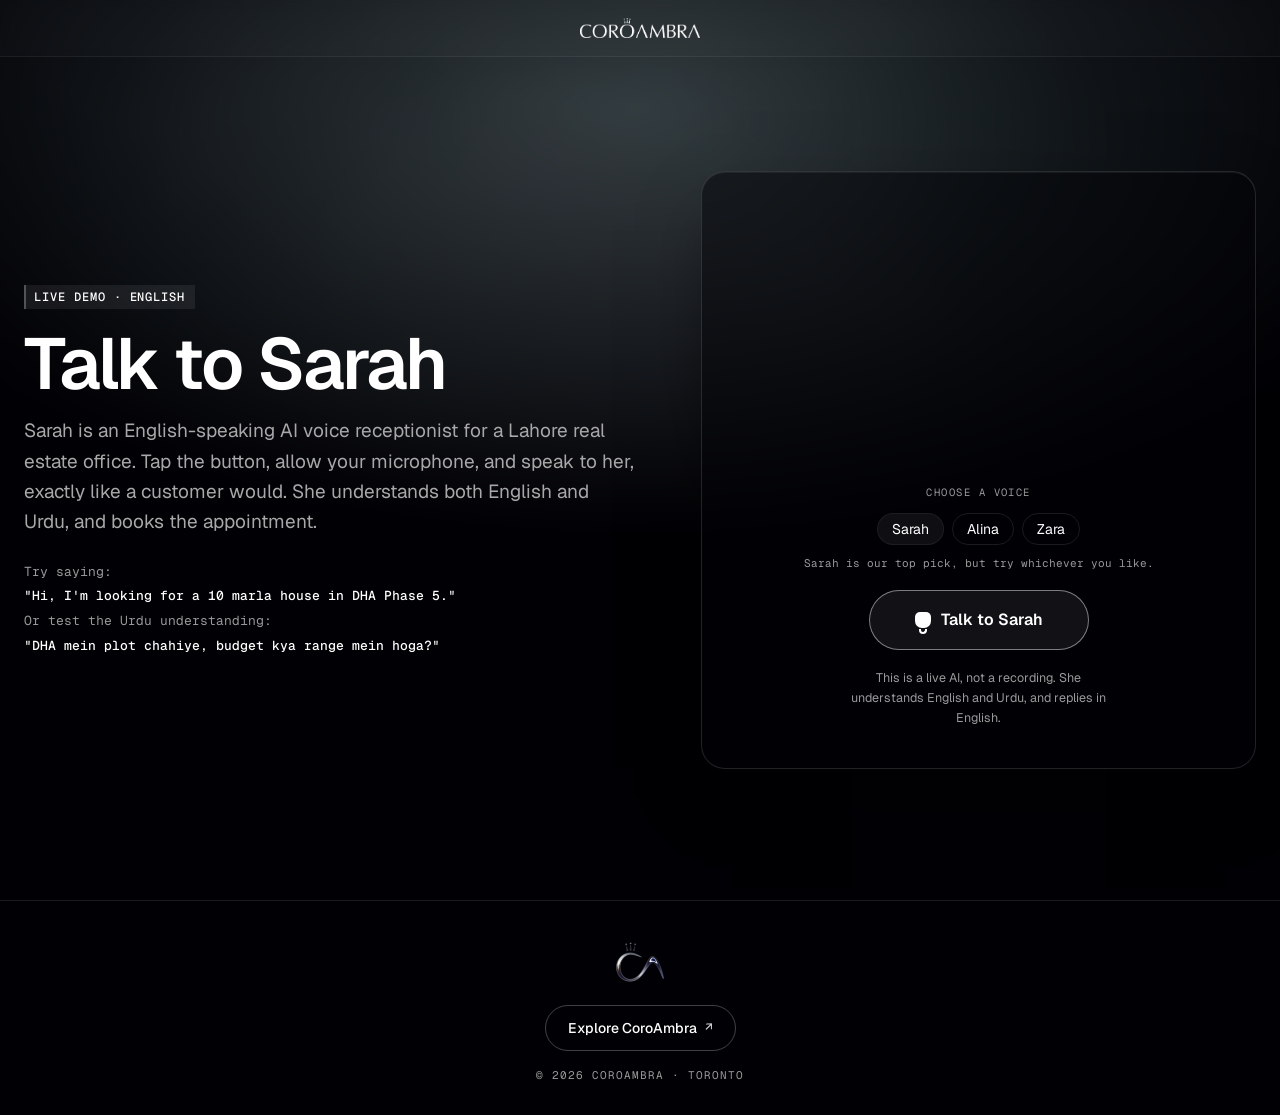
==== sarah.html @ cd7eb7b2 "Sarah demo: rename voice pills Victoria->Alina, Lia->Zara Assistant IDs unchanged; live Vapi assista" ====
<!DOCTYPE html>
<html lang="en">
<head>
  <meta charset="UTF-8" />
  <meta name="viewport" content="width=device-width, initial-scale=1.0" />
  <title>Talk to Sarah | CoroAmbra AI Voice Demo (English)</title>
  <meta name="description" content="Talk live to Sarah, an English-speaking AI voice receptionist for a Lahore real estate office. She understands English and Urdu. Tap, allow your mic, and speak." />

  <link rel="preconnect" href="https://fonts.googleapis.com" />
  <link rel="preconnect" href="https://fonts.gstatic.com" crossorigin />
  <link href="https://fonts.googleapis.com/css2?family=Geist:wght@100..900&family=Geist+Mono:wght@100..900&display=swap" rel="stylesheet" />

  <meta property="og:type" content="website" />
  <meta property="og:site_name" content="CoroAmbra" />
  <meta property="og:title" content="Talk to Sarah | CoroAmbra AI Voice Demo (English)" />
  <meta property="og:description" content="Talk live to an English-speaking AI voice receptionist. She understands English and Urdu. Tap and speak." />
  <meta property="og:image" content="https://talk-to-ayesha-demo.vercel.app/assets/og-ca-platinum.png" />
  <meta property="og:image:width" content="800" />
  <meta property="og:image:height" content="800" />
  <meta name="twitter:card" content="summary_large_image" />
  <meta name="twitter:image" content="https://talk-to-ayesha-demo.vercel.app/assets/og-ca-platinum.png" />
  <link rel="icon" type="image/png" href="assets/ca-platinum.png" />
  <link rel="stylesheet" href="css/styles.css" />

  <style>
    html{scroll-behavior:smooth}

    /* ---- Nav: real site bar (.nav from styles.css), logo-only + centered; scroll behaviour in demo.js ---- */
    .nav__inner--solo{justify-content:center;position:relative}
    .nav__brand--static{cursor:default;pointer-events:none}

    /* ---- Animated background canvas (js/nebula-glass.js: nebula + liquid-glass card) ---- */
    #glassCanvas{position:fixed;inset:0;z-index:0;width:100%;height:100%;display:none;pointer-events:none}   /* 100% not 100vh: tracks the real mobile viewport when the URL bar collapses */
    html.glass-on #glassCanvas{display:block}
    html.glass-on .demo__bg{display:none}                 /* the shader canvas IS the background */
    html.glass-fallback .demo__bg{opacity:.5}             /* no WebGL: brighter img fallback */

    /* ---- MOBILE mode (html.glass-mobile, <=900px): nebula INSIDE the glass card only.
       The canvas is a child of .callcard so it scrolls WITH the card (no drift);
       page behind stays clean black; low opacity + slow pace for clean text. ---- */
    html.glass-mobile #glassCanvas{display:none}
    html.glass-mobile .demo__bg{display:none}
    html.glass-mobile .callcard{position:relative;overflow:hidden;border-radius:34px}
    html.glass-mobile .callcard>*:not(.callcard-nebula){position:relative;z-index:1}
    .callcard-nebula{position:absolute;inset:0;z-index:0;width:100%;height:100%;opacity:.45;pointer-events:none}

    /* ---- Demo stage ---- */
    .demo{position:relative;min-height:100svh;display:flex;align-items:center;overflow:hidden;padding:130px 0 90px}
    .demo__bg{position:absolute;inset:0;z-index:0;opacity:.26}
    .demo__bg img{width:100%;height:100%;object-fit:cover}
    .demo__bg::after{content:"";position:absolute;inset:0;background:radial-gradient(1200px 600px at 50% 12%,transparent,var(--bg) 72%)}
    .demo__wrap{position:relative;z-index:1;display:grid;grid-template-columns:1.05fr .95fr;gap:clamp(32px,5vw,80px);align-items:center}
    @media(max-width:900px){.demo__wrap{grid-template-columns:1fr;gap:36px;text-align:center}}

    .demo__title{font-weight:600;font-size:clamp(40px,6vw,72px);line-height:1.02;letter-spacing:-.03em;margin:18px 0 16px}
    .demo__intro{color:var(--muted);font-size:clamp(15px,1.5vw,19px);max-width:52ch;margin-inline:0}
    @media(max-width:900px){.demo__intro{margin-inline:auto}}
    .demo__hints{margin-top:22px;font-family:var(--mono);font-size:13px;color:var(--faint);line-height:1.9}
    .demo__hints b{color:var(--text);font-weight:500}

    /* ---- Call card ----
       Default (no JS): the old Clear-Glass look.
       html.glass-on: the liquid-glass pane is drawn BY the shader under this exact
       rect, so the card's own paint is stripped (layout/padding untouched).
       html.glass-fallback (no WebGL): bubbbly frosted-panel CSS. */
    .callcard{background:rgba(3,3,7,.5);border:1px solid rgba(255,255,255,.13);border-radius:24px;
      box-shadow:inset 0 1px 0 rgba(255,255,255,.06),0 30px 80px -30px rgba(0,0,0,.8);
      padding:clamp(24px,3.5vw,40px);display:flex;flex-direction:column;align-items:center;text-align:center;gap:18px}
    html.glass-on .callcard{background:transparent;border-color:transparent;box-shadow:none;border-radius:34px}
    /* soft text shadow keeps the small card copy readable over the bright wallpaper (3) */
    html.glass-on .callstatus,html.glass-on .callnote{text-shadow:0 1px 10px rgba(0,0,0,.4)}
    html.glass-fallback .callcard{background:rgba(255,255,255,.1);border:1px solid rgba(255,255,255,.3);border-radius:26px;
      box-shadow:0 24px 60px rgba(0,0,0,.18),inset 0 1px 0 rgba(255,255,255,.35);
      -webkit-backdrop-filter:blur(22px) saturate(1.2);backdrop-filter:blur(22px) saturate(1.2)}

    /* ---- Siri wave canvas (black pixels drop out via screen blend) ---- */
    .siriwave{width:min(340px,76vw);height:min(220px,50vw);display:block;margin:0 auto}

    .callstatus{font-family:var(--mono);font-size:13px;letter-spacing:.06em;text-transform:uppercase;color:var(--muted);min-height:18px}
    .callstatus.is-live{color:#fff}

    /* talk button = bubbbly glass-btn recipe (white 7% + white 45% border), like the
       inner tiles of the bubbbly card; live call = dark wine red glass tint */
    .talkbtn{display:inline-flex;align-items:center;justify-content:center;gap:10px;
      background:rgba(255,255,255,.07);border:1px solid rgba(255,255,255,.45);color:#fff;font-weight:600;font-size:16px;
      padding:16px 34px;border-radius:999px;min-width:220px;
      transition:transform .25s var(--ease),opacity .25s,background .25s,border-color .25s}
    .talkbtn:hover{transform:translateY(-2px);background:rgba(255,255,255,.16)}
    .talkbtn.is-live{background:rgba(94,15,35,.55);border-color:rgba(220,90,110,.5);color:#fff}
    .talkbtn.is-live:hover{background:rgba(114,19,42,.62)}
    .talkbtn:disabled{opacity:.6;cursor:default;transform:none}
    .talkbtn__mic{width:16px;height:16px;border-radius:5px 5px 7px 7px;background:currentColor;position:relative;flex:none}
    .talkbtn__mic::after{content:"";position:absolute;left:50%;bottom:-6px;width:8px;height:5px;border:2px solid currentColor;border-top:none;border-radius:0 0 6px 6px;transform:translateX(-50%)}
    .callnote{font-size:12.5px;color:var(--faint);max-width:34ch}

    /* ---- Voice picker: pick Sarah / Alina / Zara before you tap Talk (each is its own
       Vapi assistant). Disabled while a call is live. The pills are the Geist
       "secondary . small . rounded" button (Vercel Geist Button, 21st.dev @shugar/button-1):
       faint border, sans text, pill shape, NO blue focus ring. Minimal on purpose.
       Saved: Design-any-business/saved-components/geist-button/. ---- */
    .voicepick{display:flex;flex-wrap:wrap;justify-content:center;gap:8px;margin-top:-2px}
    .voicepick__label{width:100%;text-align:center;font-family:var(--mono);font-size:10.5px;letter-spacing:.14em;text-transform:uppercase;color:var(--faint);margin-bottom:4px}
    .voicepill{display:inline-flex;align-items:center;justify-content:center;height:32px;padding:0 14px;
      font-family:var(--sans);font-size:14px;line-height:1;color:var(--text);
      background:transparent;border:1px solid var(--border);border-radius:100px;cursor:pointer;
      transition:background .15s var(--ease),border-color .15s var(--ease),color .15s var(--ease)}
    .voicepill:hover{background:rgba(255,255,255,.05)}
    .voicepill.is-active{background:rgba(255,255,255,.06);border-color:var(--border-strong)}
    .voicepill:disabled{opacity:.45;cursor:default}
    /* ---- Border Beam on the No.1 pick (Sarah): an SVG stroke-dash COMET. The beam is a stack
       of NESTED, centred dashes on the pill's rounded-rect stroke (built in demo-sarah.js) --
       one long faint dash draws a continuous line, shorter dashes stack on its centre for
       brightness -- so the line is UNBROKEN (no dots) and fades to soft ends. Riding the stroke
       keeps it ONE beam that follows the rounded corners exactly and loops seamlessly. Colour
       via the SVG gradient. Tune in demo-sarah.js CBEAM: lmax/lmin, n, op, dur. ---- */
    .voicepill--beam{position:relative}
    .voicepill--beam,.voicepill--beam.is-active{border-color:rgba(255,255,255,.06)}   /* fainter box border so the beam stands out */
    .voicepill__txt{position:relative;z-index:1}
    .cbeam{position:absolute;top:-1px;left:-1px;width:calc(100% + 2px);height:calc(100% + 2px);overflow:visible;pointer-events:none;z-index:0}
    .cbeam__seg{fill:none;stroke:url(#cbeamGrad);stroke-width:1.2;stroke-linecap:round;animation:cbeam-run var(--cbeam-dur,7s) linear infinite}
    @keyframes cbeam-run{to{stroke-dashoffset:-100}}
    @media(prefers-reduced-motion:reduce){.cbeam__seg{animation:none!important;opacity:0!important}}
    .voicepick__note{width:100%;text-align:center;font-family:var(--mono);font-size:11px;color:var(--faint);margin-top:2px}

    /* ---- MOBILE only (<=900px): middle content slightly smaller for breathing room. Nav and footer untouched. ---- */
    @media(max-width:900px){
      .demo{padding:120px 0 72px}
      .demo__title{font-size:clamp(34px,8.4vw,44px);margin:16px 0 14px}
      .demo__intro{font-size:14px}
      .demo__hints{font-size:12px;margin-top:18px}
      .pill--label{font-size:11px}
      .callcard{padding:20px;gap:15px}
      .siriwave{width:min(300px,68vw);height:min(190px,44vw)}
      .callstatus{font-size:12px}
      .talkbtn{padding:14px 28px;font-size:15px;min-width:200px}
      .callnote{font-size:11.5px}
      .voicepill{font-size:13px;height:30px;padding:0 13px}
    }

    /* ---- Minimal footer ---- */
    .ademo-footer{position:relative;z-index:1;border-top:1px solid var(--border);padding:34px 0 30px}
    .ademo-footer__inner{display:flex;flex-direction:column;align-items:center;gap:16px;text-align:center}
    .ademo-footer__logo{width:54px;height:54px}
    .ademo-footer__cta{display:inline-flex;align-items:center;gap:8px;border:1px solid var(--border-strong);border-radius:999px;
      padding:11px 22px;font-size:14px;font-weight:500;color:var(--text);transition:background .25s,border-color .25s}
    .ademo-footer__cta:hover{background:rgba(255,255,255,.06);border-color:rgba(255,255,255,.42)}
    .ademo-footer__cta .arr{font-size:12px;opacity:.8}
    .ademo-footer__copy{font-family:var(--mono);font-size:11px;letter-spacing:.09em;text-transform:uppercase;color:var(--faint)}
  </style>
</head>
<body>

  <!-- Animated nebula background + liquid-glass card (js/nebula-glass.js; hidden until WebGL boots) -->
  <canvas id="glassCanvas" aria-hidden="true"></canvas>

  <!-- Nav: real site bar, logo-only, centered, intentionally NOT a link -->
  <header class="nav" id="nav">
    <div class="nav__inner nav__inner--solo">
      <div class="nav__brand nav__brand--static" aria-label="CoroAmbra">
        <img class="nav__wordmark" src="assets/wordmark.png" alt="CoroAmbra" />
      </div>
    </div>
  </header>

  <!-- ================= DEMO STAGE ================= -->
  <main class="demo">
    <div class="demo__bg" aria-hidden="true"><img src="assets/why-bg.jpg" alt="" /></div>
    <div class="container demo__wrap">

      <div class="demo__intro-col">
        <span class="pill pill--label">LIVE DEMO &middot; ENGLISH</span>
        <h1 class="demo__title">Talk to Sarah</h1>
        <p class="demo__intro">Sarah is an English-speaking AI voice receptionist for a Lahore real estate office. Tap the button, allow your microphone, and speak to her, exactly like a customer would. She understands both English and Urdu, and books the appointment.</p>
        <div class="demo__hints">
          Try saying:<br>
          <b>"Hi, I'm looking for a 10 marla house in DHA Phase 5."</b><br>
          Or test the Urdu understanding:<br>
          <b>"DHA mein plot chahiye, budget kya range mein hoga?"</b>
        </div>
      </div>

      <section class="callcard" aria-label="Voice demo">
        <canvas id="siri" class="siriwave" aria-hidden="true"></canvas>
        <p class="callstatus" id="callStatus"></p>

        <div class="voicepick" id="voicePick" role="group" aria-label="Choose a voice">
          <span class="voicepick__label">Choose a voice</span>
          <button class="voicepill voicepill--beam is-active" data-assistant="74fa6c95-50d4-49cf-9214-cfafca604843" data-name="Sarah" type="button"><svg class="cbeam" aria-hidden="true"><defs><linearGradient id="cbeamGrad" x1="0" y1="0" x2="1" y2="0"><stop offset="0" stop-color="#ffaa40"/><stop offset="1" stop-color="#9c40ff"/></linearGradient></defs><g class="cbeam__tail"></g></svg><span class="voicepill__txt">Sarah</span></button>
          <button class="voicepill" data-assistant="3c8427da-e75e-4b79-92c2-0b2fc1b51efd" data-name="Alina" type="button">Alina</button>
          <button class="voicepill" data-assistant="eb7eb5b7-1e53-415b-95a2-dbb3921a8144" data-name="Zara" type="button">Zara</button>
          <span class="voicepick__note">Sarah is our top pick, but try whichever you like.</span>
        </div>

        <button class="talkbtn" id="talkBtn" type="button">
          <span class="talkbtn__mic" aria-hidden="true"></span>
          <span id="talkLabel">Talk to Sarah</span>
        </button>
        <p class="callnote">This is a live AI, not a recording. She understands English and Urdu, and replies in English.</p>
      </section>

    </div>
  </main>

  <!-- ================= MINIMAL FOOTER ================= -->
  <footer class="ademo-footer">
    <div class="container ademo-footer__inner">
      <div class="ademo-footer__logo" data-liquid-logo data-logo-key="caMark" data-logo="assets/ca-mark.png" data-preset="platinum" data-scale="1" aria-label="CoroAmbra"></div>
      <a class="ademo-footer__cta" href="https://www.coroambra.com" target="_blank" rel="noopener noreferrer">Explore CoroAmbra <span class="arr" aria-hidden="true">&#8599;</span></a>
      <div class="ademo-footer__copy">&copy; 2026 CoroAmbra &middot; Toronto</div>
    </div>
  </footer>

  <!-- animated nebula background + liquid-glass call card (three.js via esm.sh, CSP-safe) -->
  <script type="module" src="js/nebula-glass.js"></script>
  <!-- animated liquid CA mark (self-contained, CSP-safe) -->
  <script src="js/ca-logo-data.js"></script>
  <script src="js/liquid-logo.js"></script>
  <!-- animated Platinum Frost favicon (desktop tabs; mobile keeps the static PNG) -->
  <script src="js/liquid-favicon.js"></script>
  <!-- Vapi call + siri-wave (English assistant + 5-voice A/B) -->
  <script type="module" src="js/demo-sarah.js"></script>
</body>
</html>
---- css/styles.css ----
/* =====================================================================
   CoroAmbra — Sanjaya-exact monochrome clone
   Fonts: Geist + Geist Mono · Theme: near-black / white / grays
   ===================================================================== */

/* ---------- Reset ---------- */
*,*::before,*::after{box-sizing:border-box;margin:0;padding:0}
html{scroll-behavior:smooth;-webkit-text-size-adjust:100%;background:#010004}   /* brand-black canvas: no flash behind the page-transition zoom */
img{display:block;max-width:100%}
button{font:inherit;color:inherit;background:none;border:none;cursor:pointer}
a{text-decoration:none;color:inherit}
ul{list-style:none}
input{font:inherit}

/* ---------- Tokens ---------- */
:root{
  --bg:#010004;
  --bg-1:#1a1a1d;
  --bg-2:#212121;
  --bg-3:#323135;
  --text:#ffffff;
  --muted:#a8a8a8;
  --faint:#999999;
  --border:rgba(255,255,255,0.10);
  --border-strong:rgba(255,255,255,0.25);
  --overlay:rgba(1,1,1,0.25);

  --sans:'Geist','Inter',system-ui,sans-serif;
  --mono:'Geist Mono',ui-monospace,monospace;

  --maxw:1280px;
  --gutter:24px;
  --radius:20px;
  --radius-lg:24px;
  --sec-pad:clamp(80px,12vw,160px);

  --ease:cubic-bezier(0.2,0.8,0.2,1);
}

/* ---------- Base ---------- */
body{
  background:var(--bg);
  color:var(--text);
  font-family:var(--sans);
  font-size:17px;
  line-height:1.6;
  -webkit-font-smoothing:antialiased;
  overflow-x:clip;
}

/* Lenis smooth scroll */
html.lenis,html.lenis body{height:auto}
.lenis.lenis-smooth{scroll-behavior:auto !important}
.lenis.lenis-smooth [data-lenis-prevent]{overscroll-behavior:contain}
.lenis.lenis-stopped{overflow:hidden}
.lenis.lenis-smooth iframe{pointer-events:none}

.container{
  width:100%;
  max-width:var(--maxw);
  margin-inline:auto;
  padding-inline:var(--gutter);
}

/* ---------- Typography ---------- */
.h-display{
  font-weight:400;
  font-size:clamp(40px,4.4vw,56px);
  line-height:1;
  letter-spacing:-0.05em;
}
.h-section{
  font-weight:600;
  font-size:clamp(34px,5.2vw,64px);
  line-height:1.04;
  letter-spacing:-0.025em;
}
.eyebrow{
  font-family:var(--mono);
  font-size:12px;
  font-weight:500;
  text-transform:uppercase;
  letter-spacing:0.16em;
  color:var(--muted);
}
.section-sub{
  color:var(--muted);
  font-size:clamp(15px,1.4vw,18px);
  max-width:56ch;
}
.center{text-align:center}
.center.section-sub,.center .section-sub{margin-inline:auto}
.mt-xl{margin-top:clamp(40px,6vw,80px)}

/* section header block */
.section-head{display:flex;flex-direction:column;gap:18px}
.section-head.center{align-items:center}
.section-head .eyebrow{order:2}
.section-head .h-section{order:3}
.section-head .section-sub{order:4;margin-top:4px}
.tick{order:1;display:block;width:1px;height:54px;background:linear-gradient(var(--border-strong),transparent)}
.section-head.center .tick{margin-bottom:6px}

/* ---------- Buttons ---------- */
.btn{
  display:inline-flex;align-items:center;gap:8px;line-height:1;
  font-size:14px;font-weight:500;
  padding:13px 22px;border-radius:12px;
  border:1px solid transparent;
  transition:transform .4s var(--ease),background .4s var(--ease),border-color .4s var(--ease),opacity .3s;
}
.btn:hover{transform:translateY(-2px)}
.btn--pill{border-radius:999px}
.btn--sm{padding:10px 16px;font-size:13px}
.btn--xs{padding:8px 14px;font-size:12px}
.btn--block{display:flex;width:100%;justify-content:center}
.btn--light{background:var(--text);color:#000;border-color:var(--text)}
.btn--light:hover{background:#eee}
.btn--dark{background:var(--bg-1);color:var(--text);border:1px solid var(--border)}
.btn--dark:hover{background:var(--bg-3);border-color:var(--border-strong)}
.nav__cta{background:rgba(255,255,255,.05);border:1px solid rgba(255,255,255,.1);color:#fff;border-radius:8px;padding:12px 22px;font-size:15px;font-weight:500;-webkit-backdrop-filter:blur(6px);backdrop-filter:blur(6px);transition:background .5s var(--ease),border-color .5s var(--ease),transform .5s var(--ease)}
.nav__cta:hover{background:rgba(255,255,255,.13);border-color:rgba(255,255,255,.2)}
.ico-arrow{display:inline-block;transition:transform .2s var(--ease)}
.btn:hover .ico-arrow{transform:translateX(3px)}

.pill{display:inline-flex;align-items:center;border-radius:999px}
/* Label pill — shared by hero ("WE AUTOMATE…") and section eyebrows ("OUR WORKS").
   Sanjaya: 6px/10px padding, square, ~transparent white BG + 2px left divider line. */
.pill--label{
  position:relative;
  border-radius:0;border:none;
  font-family:var(--mono);font-size:12px;font-weight:500;letter-spacing:0.08em;text-transform:uppercase;line-height:1;
  color:#fff;padding:6px 10px;
  background:rgba(255,255,255,.07);
}
.pill--label::before{                 /* the vertical divider at the very start (left) */
  content:"";position:absolute;left:0;top:0;bottom:0;width:2px;
  background:rgba(255,255,255,.25);
}
.hero__headline .pill--label{align-self:flex-start}

/* ---------- Placeholders (media to attach later) ---------- */
.ph{
  position:relative;
  background:
    repeating-linear-gradient(45deg,rgba(255,255,255,.022) 0 12px,transparent 12px 24px),
    var(--bg-1);
  border:1px solid var(--border);
  border-radius:var(--radius);
  display:flex;align-items:center;justify-content:center;
  color:rgba(255,255,255,.28);
  font-family:var(--mono);font-size:11px;letter-spacing:0.22em;text-transform:uppercase;
  overflow:hidden;
}
.ph--image{aspect-ratio:4/3;width:100%}
.ph--banner{border-radius:0}
.ph--avatar{width:46px;height:46px;border-radius:999px;font-size:0;flex:0 0 auto}
.ph--logo{width:120px;height:40px;border-radius:8px;font-size:9px}
.ph--chip{width:120px;height:64px;border-radius:14px;flex:0 0 auto;font-size:9px}
.ph--object{width:200px;height:200px;border-radius:18px}

/* ---------- Reveal animation ---------- */
[data-reveal]{
  opacity:0;transform:translateY(26px);
  transition:opacity .8s var(--ease),transform .8s var(--ease);
  transition-delay:var(--d,0s);
}
[data-reveal].is-visible{opacity:1;transform:none}
/* staggered / word containers: parent shows as a layout box, children animate */
[data-reveal].is-container{opacity:1;transform:none;transition:none}
.reveal-child{
  opacity:0;transform:translateY(22px);
  transition:opacity .7s var(--ease),transform .7s var(--ease);
  transition-delay:var(--cd,0s);
}
.reveal-child.is-visible{opacity:1;transform:none}
.reveal-word{display:inline-block;white-space:pre}
@media (prefers-reduced-motion:reduce){
  [data-reveal],.reveal-child{opacity:1;transform:none;transition:none}
}

/* =====================================================================
   NAVBAR
   ===================================================================== */
.nav{
  position:fixed;top:0;left:0;right:0;z-index:80;
  padding:18px 0;
  background:rgba(255,255,255,0.018);
  backdrop-filter:blur(4px);
  -webkit-backdrop-filter:blur(4px);
  border-bottom:1px solid rgba(255,255,255,0.06);
  transition:transform .6s var(--ease),background .55s var(--ease),backdrop-filter .55s var(--ease),padding .45s var(--ease),border-color .55s var(--ease);
  will-change:transform;
}
.nav.is-scrolled{
  padding:14px 0;
  background:rgba(4,4,8,0.26);
  backdrop-filter:blur(22px) saturate(1.25);
  -webkit-backdrop-filter:blur(22px) saturate(1.25);
  border-bottom:1px solid var(--border);
}
.nav.is-hidden{transform:translateY(-100%)}
.nav__inner{
  width:100%;max-width:var(--maxw);margin-inline:auto;padding-inline:var(--gutter);
  display:flex;align-items:center;justify-content:space-between;gap:24px;
}
.nav__brand{display:inline-flex;align-items:center;gap:10px}
.nav__mark{height:26px;width:auto;filter:brightness(0) invert(1)}
.nav__wordmark{height:20px;width:auto;filter:brightness(0) invert(1)}
.nav__links{display:flex;gap:34px}
.nav__links a{
  font-size:16px;color:#fff;letter-spacing:-.02em;position:relative;padding:4px 0;
  transition:opacity .2s;opacity:.92;
}
.nav__links a::after{
  content:"";position:absolute;left:0;bottom:0;height:1px;width:100%;
  background:var(--text);transform:scaleX(0);transform-origin:left;transition:transform .25s var(--ease);
}
.nav__links a:hover{opacity:1}
.nav__links a:hover::after{transform:scaleX(1)}
/* Sanjaya-style boxed burger: a bordered rounded-square button whose two lines
   morph into an X when the menu is open (.is-active). */
.nav__burger{
  display:none;position:relative;width:44px;height:44px;
  border:1px solid var(--border-strong);border-radius:10px;
  background:rgba(255,255,255,.04);
  align-items:center;justify-content:center;
  transition:background .3s var(--ease),border-color .3s var(--ease);
}
.nav__burger:hover{background:rgba(255,255,255,.08)}
.nav__burger span{
  position:absolute;left:50%;top:50%;width:18px;height:1.5px;background:var(--text);
  transition:transform .4s var(--ease),opacity .3s var(--ease);
}
.nav__burger span:nth-child(1){transform:translate(-50%,-50%) translateY(-4px)}
.nav__burger span:nth-child(2){transform:translate(-50%,-50%) translateY(4px)}
.nav__burger.is-active span:nth-child(1){transform:translate(-50%,-50%) rotate(45deg)}
.nav__burger.is-active span:nth-child(2){transform:translate(-50%,-50%) rotate(-45deg)}

/* Mobile menu — Sanjaya-style rounded dropdown CARD that eases down from the nav
   (was a full-height right-side drawer that popped in hard). */
.drawer{position:fixed;inset:0;z-index:90;visibility:hidden}
.drawer.is-open{visibility:visible}
.drawer__backdrop{position:absolute;inset:0;background:rgba(1,0,4,.55);opacity:0;transition:opacity .45s var(--ease)}
.drawer.is-open .drawer__backdrop{opacity:1}
.drawer__panel{
  position:absolute;top:84px;left:16px;right:16px;
  background:var(--bg-1);border:1px solid var(--border);border-radius:20px;
  display:flex;flex-direction:column;gap:2px;padding:22px;
  max-height:calc(100svh - 104px);overflow-y:auto;
  transform:translateY(-14px);opacity:0;
  transition:transform .5s var(--ease),opacity .4s var(--ease);
}
.drawer.is-open .drawer__panel{transform:none;opacity:1}
.drawer__panel a:not(.btn){padding:14px 6px;font-size:24px;font-weight:400;letter-spacing:-.02em;color:var(--text);transition:color .2s}
.drawer__panel a:not(.btn):hover{color:var(--muted)}
.drawer__panel .btn{margin-top:16px;justify-content:center}
.drawer__close{display:none}   /* the burger morphs to an X; no in-card close button needed */

/* =====================================================================
   HERO
   ===================================================================== */
.hero{position:relative;min-height:100svh;display:flex;overflow:hidden}
.hero__bg{position:absolute;inset:-8% 0 0 0;z-index:0;will-change:transform}
/* Static hero: full original HeroIMG, edge to edge (object-fit:cover fills corner to corner).
   hero.jpg is a plain 2560-wide resize of Branding-CoroAmbra/HeroIMG.png (no compositing). */
.hero__bg img{width:100%;height:116%;object-fit:cover;object-position:center 42%}
/* Sanjaya-exact hero scrim: fixed (not parallaxed) so the solid #010004 bottom always
   aligns with the hero edge and blends seamlessly into the next section */
.hero__scrim{
  position:absolute;inset:0;z-index:1;pointer-events:none;
  background:linear-gradient(180deg,#01000480 0%,#01000433 25%,#01000433 50%,#01000480 75%,#010004 100%);
}
.hero__inner{
  position:relative;z-index:2;width:100%;
  display:flex;flex-direction:column;justify-content:space-between;
  padding-top:112px;padding-bottom:56px;min-height:100svh;
}
.hero__eyebrows{display:flex;flex-direction:column;gap:12px;font-family:var(--mono);font-size:12px;font-weight:400;color:#fff;letter-spacing:.08em;text-transform:uppercase;line-height:1}
.hero__lead{
  position:absolute;top:102px;right:var(--gutter);max-width:305px;
  font-size:18px;color:#fff;text-align:right;line-height:1.4;letter-spacing:-.04em;
}
.hero__bottom{display:flex;align-items:flex-end;justify-content:space-between;gap:40px}
.hero__headline{display:flex;flex-direction:column;align-items:flex-start;gap:18px}
/* hero H1 shrunk (Malik): the new copy is longer than "Clear. Precise. Automated." so 56px ate too much space */
.hero__headline .h-display{max-width:9em;font-size:clamp(34px,3.6vw,46px)}

/* person card */
.person{
  display:flex;align-items:center;gap:18px;
  background:var(--bg-1);border:1px solid var(--border);
  border-radius:14px;padding:8px;
}
.person__avatar{width:52px;height:52px;border-radius:12px;flex:0 0 auto}
.person__col{display:flex;flex-direction:column;gap:5px;line-height:1.25}
.person__name{font-size:16px;font-weight:500}
.person__role{font-family:var(--mono);font-size:11px;letter-spacing:.1em;text-transform:uppercase;color:var(--muted)}
.person__cta{margin-top:10px;border-radius:8px}   /* sleek small rounded corners, not a full pill */
/* FAQ advisor card: larger square avatar (Sanjaya), card sits under the heading */
.person--stack{margin-top:40px;display:inline-flex}
.person--stack .person__avatar{width:104px;height:99px}   /* clean liquid-metal logo, NO border box (transparent shader bg blends into the card); 5px shorter per Malik */

/* =====================================================================
   TRUST
   ===================================================================== */
/* Faithful Sanjaya "Logos" grid — 5x2 bordered cells, hover nudges the box up-right 8px */
.trust{background:var(--bg);padding:100px 0}
.trust__container{display:flex;flex-direction:column;align-items:center;gap:16px;max-width:1240px}
.trust .eyebrow{margin:0}
.trust__grid{
  display:grid;
  grid-template-columns:repeat(5,minmax(200px,1fr));
  grid-template-rows:repeat(2,minmax(0,1fr));
  justify-content:center;
  gap:0;
  width:100%;
  overflow:visible;
}
.trust__cell{
  position:relative;
  height:110px;
  display:block;
  cursor:pointer;
  background:var(--bg-1);            /* grey grid revealed beneath the box on hover (Sanjaya rgb(26,26,29)) */
}
.trust__cell:hover{z-index:5}
.trust__box{
  position:absolute;top:0;left:0;
  width:100%;height:110px;
  display:flex;align-items:center;justify-content:center;
  background:var(--bg);
  border:1px solid var(--bg-2);
  transition:top 1.05s cubic-bezier(0.16,1,0.3,1),left 1.05s cubic-bezier(0.16,1,0.3,1);
}
.trust__cell:hover .trust__box{top:-8px;left:8px}
.trust__logo{
  width:auto;max-width:62%;height:32px;
  object-fit:contain;
  filter:brightness(0) invert(.62);          /* uniform muted-grey monochrome mark */
  opacity:.9;
  transition:filter .4s ease,opacity .4s ease;
}
/* Cal.com is a wide wordmark whose ink fills only ~1/5 of its square viewBox — size it up so it reads */
.trust__logo--wordmark{height:84px;max-width:80%}
.trust__cell:hover .trust__logo{filter:brightness(0) invert(.92);opacity:1}
.trust__note{
  margin-top:10px;
  max-width:600px;
  text-align:center;
  font-size:11px;line-height:1.5;letter-spacing:.01em;
  color:rgba(255,255,255,.26);
}
@media (max-width:1024px){
  .trust{padding:64px 0}
  .trust__grid{grid-template-columns:repeat(4,minmax(150px,1fr));grid-template-rows:none;grid-auto-rows:110px}
}
@media (max-width:768px){
  .trust__grid{grid-template-columns:repeat(2,minmax(140px,1fr));grid-auto-rows:110px}
}

/* =====================================================================
   PAIN POINTS
   ===================================================================== */
/* Sanjaya "Pain point": a tall section whose sticky child pins for 250vh while
   5 chips reveal 1-by-1 (scroll-scrubbed) and decorative arc-rings rotate. */
.pain{background:var(--bg);position:relative;z-index:1;display:flex;flex-direction:column;align-items:center}
.pain__sticky{
  position:sticky;top:0;
  width:100%;max-width:1440px;height:100vh;
  padding:0 20px;
  display:flex;flex-direction:column;justify-content:center;align-items:center;
  overflow:hidden;
  -webkit-mask:linear-gradient(rgba(0,0,0,0) 0%,#000 16.88%,#000 80.13%,rgba(0,0,0,0) 100%);
          mask:linear-gradient(rgba(0,0,0,0) 0%,#000 16.88%,#000 80.13%,rgba(0,0,0,0) 100%);
}
.pain__trigger{flex:0 0 auto;width:100%;height:50vh}

/* ---- rotating arc rings (4 nested circles, conic-masked so only arcs show) ---- */
.pain__circles{
  position:absolute;top:50%;left:50%;
  width:min(1200px,128vmin);height:min(1200px,128vmin);
  transform:translate(-50%,-50%);
  pointer-events:none;z-index:0;
  -webkit-mask:linear-gradient(rgba(0,0,0,0) 0%,#000 20%,#000 79%,rgba(0,0,0,0) 100%);
          mask:linear-gradient(rgba(0,0,0,0) 0%,#000 20%,#000 79%,rgba(0,0,0,0) 100%);
}
.pain__ring{
  position:absolute;top:50%;left:50%;
  aspect-ratio:1/1;border:1.5px solid rgba(255,255,255,.85);border-radius:50%;
  transform:translate(-50%,-50%);will-change:transform;
}
.pain__ring--s {width:46%;-webkit-mask:conic-gradient(#000 0deg,rgba(0,0,0,0) 89deg);mask:conic-gradient(#000 0deg,rgba(0,0,0,0) 89deg);animation:painSpinCW 18s linear infinite}
.pain__ring--m {width:61%;-webkit-mask:conic-gradient(from 180deg,rgba(0,0,0,.25) 0deg,rgba(0,0,0,0) 180deg);mask:conic-gradient(from 180deg,rgba(0,0,0,.25) 0deg,rgba(0,0,0,0) 180deg);animation:painSpinCCW 24s linear infinite}
.pain__ring--l {width:75%;-webkit-mask:conic-gradient(from 275deg,rgba(0,0,0,.6) 0deg,rgba(0,0,0,0) 112deg);mask:conic-gradient(from 275deg,rgba(0,0,0,.6) 0deg,rgba(0,0,0,0) 112deg);animation:painSpinCW 30s linear infinite}
.pain__ring--xl{width:93%;-webkit-mask:conic-gradient(from 100deg,rgba(0,0,0,.5) 0deg,rgba(0,0,0,0) 72deg);mask:conic-gradient(from 100deg,rgba(0,0,0,.5) 0deg,rgba(0,0,0,0) 72deg);animation:painSpinCCW 38s linear infinite}
@keyframes painSpinCW {from{transform:translate(-50%,-50%) rotate(0)}to{transform:translate(-50%,-50%) rotate(360deg)}}
@keyframes painSpinCCW{from{transform:translate(-50%,-50%) rotate(0)}to{transform:translate(-50%,-50%) rotate(-360deg)}}

/* ---- chips (revealed 1-by-1 by JS scroll progress) ---- */
.pain__text{position:absolute;inset:0;z-index:1}
.pain__chip{
  position:absolute;
  display:inline-flex;align-items:center;gap:16px;white-space:nowrap;
  padding:12px;border-radius:12px;
  background:var(--bg-1);border:1px solid var(--border);
  font-size:18px;font-weight:400;letter-spacing:-.04em;line-height:1.2;color:#fff;
  transform:translate(-50%,-50%) scale(.5);opacity:0;
}
.pain__dot{flex:0 0 auto;width:8px;height:8px;border-radius:2px;background:var(--bg-3)}

/* ---- headline (the thin, clean Geist 32/400 — exact Sanjaya preset) ---- */
.pain__title{
  position:relative;z-index:2;
  width:100%;max-width:440px;text-align:center;text-wrap:balance;
  font-size:clamp(28px,3.6vw,48px);font-weight:400;letter-spacing:-.05em;line-height:1;color:#fff;
}

@media (prefers-reduced-motion:reduce){
  .pain__chip{opacity:1;transform:translate(-50%,-50%)}
  .pain__ring{animation:none}
}

/* =====================================================================
   OUR WORKS
   ===================================================================== */
/* Sanjaya "Our works" wrapper sits 100px below the pain section (no tick line) */
.works{padding:clamp(64px,8vw,100px) 0}
.works .section-head{margin-bottom:48px}
/* header matched to Sanjaya: 600px centered block, pill→8px→thin 48/400 headline→24px→16/400 subline */
.works .section-head{gap:0;max-width:600px;margin-inline:auto}
.works .section-head .pill--label{order:2;margin-bottom:8px}
.works .section-head .h-section{
  order:3;margin-bottom:24px;
  font-weight:400;font-size:clamp(28px,4vw,48px);line-height:1;letter-spacing:-.05em;
}
.works .section-head .section-sub{
  order:4;margin-top:0;max-width:none;text-align:center;
  font-size:16px;font-weight:400;line-height:1.4;letter-spacing:-.02em;color:var(--muted);
}
/* Sticky-stacking cards: each ~80vh so ONE fills the view, pins at top:100px, next scrolls up over it (Sanjaya gap 120px) */
.cases{display:flex;flex-direction:column;gap:120px}
.case{
  position:sticky;top:100px;
  display:grid;grid-template-columns:1fr 1.08fr;gap:0;
  background:var(--bg-1);border:1px solid var(--border);border-radius:12px;
  overflow:hidden;height:80vh;max-height:800px;min-height:480px;
  transform-origin:50% 0%;
}
.case__media{border:none;border-radius:0;aspect-ratio:auto;height:100%;min-height:0}
/* Sanjaya distributes the card content: meta+logo pinned TOP, the title/desc/button/stats grouped at
   the BOTTOM (big gap between). `.case__title{margin-top:auto}` absorbs the free space to do this. */
.case__body{padding:clamp(28px,3vw,44px);display:flex;flex-direction:column;justify-content:flex-start;gap:18px}
.case__meta{display:flex;align-items:center;gap:12px;font-family:var(--mono);font-size:12px;letter-spacing:.08em;text-transform:uppercase;color:var(--muted);padding-bottom:18px;border-bottom:1px solid var(--border)}
.dot{width:3px;height:3px;border-radius:999px;background:var(--muted);display:inline-block}
.case__logo{background:none;border:none;justify-content:flex-start;color:rgba(255,255,255,.5);height:30px;width:auto;letter-spacing:.1em}
/* title = Sanjaya preset kg2izs: Geist 38/400/-.05em/lh1.2 (was a heavy 600/34) */
.case__title{margin-top:auto;font-size:clamp(26px,2.9vw,38px);font-weight:400;letter-spacing:-.05em;line-height:1.2}
/* desc = preset gaenl2: 16/400/lh1.4/-.02em/muted (was 15) */
.case__sub{color:var(--muted);font-size:16px;line-height:1.4;letter-spacing:-.02em;max-width:46ch}
.case .btn{align-self:flex-start;margin-top:4px}
.case__stats{display:grid;grid-template-columns:1fr 1fr;gap:20px;padding-top:24px;border-top:1px solid var(--border)}
/* stat number = same preset kg2izs as the title: 38/400/-.05em (was 600/44) */
.stat-num{display:block;font-size:clamp(26px,2.9vw,38px);font-weight:400;letter-spacing:-.05em}
.stat-cap{display:block;font-family:var(--mono);font-size:12px;letter-spacing:.08em;text-transform:uppercase;color:var(--muted);margin-top:6px}
/* Demo video area (SEE IT IN ACTION): custom card image as BG + soft scrim + frosted play button +
   "coming soon" caption. The Loom embed drops into .case__media later, replacing the img + .demo-soon. */
.demo-media{position:relative;display:flex;align-items:center;justify-content:center;overflow:hidden;background:var(--bg-1)}
.demo-media__img{position:absolute;inset:0;z-index:0;width:100%;height:100%;object-fit:cover;object-position:center;filter:brightness(.85)}
.demo-media::after{content:"";position:absolute;inset:0;z-index:1;pointer-events:none;background:radial-gradient(ellipse 62% 48% at 50% 52%,rgba(1,0,4,.55) 0%,rgba(1,0,4,.18) 50%,rgba(1,0,4,0) 78%)}
.demo-soon{position:relative;z-index:2;display:flex;flex-direction:column;align-items:center;gap:18px;text-align:center;padding:24px}
/* play buttons use the CoroAmbra CLEAR GLASS style (black tint, no blur, see-through) — see [[reference_coroambra_clear_glass]] */
.demo-soon__play{position:relative;display:flex;align-items:center;justify-content:center;width:58px;height:58px;border-radius:999px;padding-left:3px;color:#fff;font-size:14px;
  background:rgba(3,3,7,.5);
  border:1px solid rgba(255,255,255,.13);
  box-shadow:inset 0 1px 0 rgba(255,255,255,.06),0 12px 28px rgba(0,0,0,.5);
  text-shadow:0 1px 3px rgba(0,0,0,.5);
  transition:transform .4s cubic-bezier(0.16,1,0.3,1),box-shadow .4s ease}
.case:hover .demo-soon__play{transform:translateY(-2px) scale(1.05);box-shadow:inset 0 1px 0 rgba(255,255,255,.08),0 16px 34px rgba(0,0,0,.55)}
.demo-soon__label{font-family:var(--mono);font-size:12px;letter-spacing:.16em;text-transform:uppercase;color:#fff;text-shadow:0 1px 10px rgba(0,0,0,.6)}

/* =====================================================================
   HOW IT WORKS
   ===================================================================== */
/* Sanjaya "How it works" uses the SAME Heading component as Our Works (no tick line); moved up like works */
.how{padding:clamp(64px,8vw,100px) 0}
/* header matched to Sanjaya: 600px centered block, pill→8px→thin 48/400 headline→24px→16/400 subline */
.how .section-head{margin-bottom:48px;gap:0;max-width:600px;margin-inline:auto}
.how .section-head .pill--label{order:2;margin-bottom:8px}
.how .section-head .h-section{
  order:3;margin-bottom:24px;
  font-weight:400;font-size:clamp(28px,4vw,48px);line-height:1;letter-spacing:-.05em;
}
.how .section-head .section-sub{
  order:4;margin-top:0;max-width:none;text-align:center;
  font-size:16px;font-weight:400;line-height:1.4;letter-spacing:-.02em;color:var(--muted);
}
.how__grid{display:grid;grid-template-columns:repeat(3,1fr);gap:26px;align-items:start}
/* Sanjaya step card: column, 24px media→text gap, cards rise from a staggered offset (see main.js 8d) */
.step{display:flex;flex-direction:column;align-items:flex-start;gap:24px}
.step__media{width:100%;aspect-ratio:1.04737/1;border-radius:8px;border:1px solid var(--border);filter:grayscale(1)}
.step__text{display:flex;flex-direction:column;align-items:flex-start;gap:8px}
/* title preset 5x8c5w: Geist 24/400/-.05em/lh120%/white (number same white), Geist char variants for premium glyphs */
.step__title{font-size:24px;font-weight:400;letter-spacing:-.05em;line-height:1.2;color:var(--text);font-feature-settings:"cv03" 1,"cv04" 1,"cv09" 1,"cv11" 1}
/* desc preset gaenl2: 16/400/lh1.4/-.02em/muted (same as section sublines) */
.step__desc{color:var(--muted);font-size:16px;font-weight:400;line-height:1.4;letter-spacing:-.02em}
/* How It Works — TINTED-BLACK glass mockups over the signature BG, matched to Sanjaya.
   Translucent black tint shows the BG through it; larger panels; per-card placement. */
.step__media.how-viz{filter:none;position:relative;overflow:hidden;background:var(--bg-1)}
.how-viz__bg{position:absolute;inset:0;z-index:0;width:100%;height:100%;object-fit:cover;filter:brightness(.82)}
.how-viz::after{content:"";position:absolute;inset:0;z-index:1;pointer-events:none;background:linear-gradient(180deg,rgba(1,0,4,.12),rgba(1,0,4,.34))}
.how-glass{position:absolute;z-index:2;color:#fff;
  background:rgba(3,3,7,.5);
  border:1px solid rgba(255,255,255,.13);border-radius:16px;
  box-shadow:inset 0 1px 0 rgba(255,255,255,.06),0 18px 44px rgba(0,0,0,.5);
  font-feature-settings:"cv03" 1,"cv04" 1,"cv09" 1,"cv11" 1}
/* card 1 — audit panel: DEAD CENTER, large, content dissolves at the bottom (Sanjaya text-fade) */
.how-glass--audit{left:50%;top:50%;transform:translate(-50%,-50%);width:76%;max-width:300px;max-height:72%;overflow:hidden;padding:18px;
  -webkit-mask-image:linear-gradient(180deg,#000 56%,transparent 98%);mask-image:linear-gradient(180deg,#000 56%,transparent 98%)}
.how-glass__title{font-size:15px;font-weight:500;line-height:1.25;letter-spacing:-.01em;margin:0 0 12px}
.how-glass__body{font-size:13px;line-height:1.5;color:rgba(255,255,255,.72);margin:0}
/* card 2 — generate bar + macOS cursor */
.how-glass--bar{left:50%;top:54%;transform:translate(-50%,-50%);display:flex;align-items:center;gap:10px;width:76%;max-width:272px;padding:14px 16px;border-radius:14px;overflow:visible}
.how-glass__spark{font-size:14px;color:#fff;opacity:.92;flex:0 0 auto}
.how-glass__type{font-size:14px;color:rgba(255,255,255,.9);font-family:var(--mono);white-space:nowrap}
.how-glass__caret{display:inline-block;width:1px;height:14px;background:#fff;margin-left:1px;vertical-align:-2px;animation:howCaret 1.1s steps(1) infinite}
@keyframes howCaret{50%{opacity:0}}
.how-cursor{position:absolute;right:-8px;bottom:-18px;width:17px;height:27px;filter:drop-shadow(0 2px 4px rgba(0,0,0,.45))}
/* card 3 — statistic dashboard window: bottom-right, mac traffic-light dots, bar chart */
.how-glass--stats{right:0;bottom:0;width:90%;max-width:360px;padding:15px 15px 17px}
.how-dots{display:flex;gap:6px;margin-bottom:14px}
.how-dots i{width:7px;height:7px;border-radius:50%}
.how-dots i:nth-child(1){background:#ff5f57}
.how-dots i:nth-child(2){background:#febc2e}
.how-dots i:nth-child(3){background:#28c840}
.how-stats__title{font-size:19px;font-weight:500;letter-spacing:-.02em;margin:0 0 11px}
.how-stats__filters{display:flex;gap:9px;margin-bottom:14px}
.how-stats__filters span{font-size:11px;color:rgba(255,255,255,.72);border:1px solid rgba(255,255,255,.15);border-radius:7px;padding:4px 9px;white-space:nowrap}
.how-stats__chart{position:relative;height:92px}
.how-stats__grid{position:absolute;inset:0;background-image:repeating-linear-gradient(90deg,rgba(255,255,255,.06) 0 1px,transparent 1px 20%)}
.how-stats__bars{position:absolute;inset:0;display:flex;align-items:flex-end;gap:7px}
.how-stats__bars span{flex:1;background:rgba(255,255,255,.55);border-radius:1px 1px 0 0}
/* CARD 3 chart "live load" left->right — REVERTABLE: delete this block + main.js section 14 to revert.
   Bars default to FULL height (static/no-JS shows a full chart); the grow animation plays only when
   .is-charting is added by JS on scroll-into-view (so it sweeps L->R "live" once when reached). */
@keyframes howBarGrow{from{transform:scaleY(0)}to{transform:scaleY(1)}}
.how-stats__bars.is-charting span{transform-origin:bottom;animation:howBarGrow .8s cubic-bezier(.45,0,.25,1) both}
.how-stats__bars.is-charting span:nth-child(1){animation-delay:0s}
.how-stats__bars.is-charting span:nth-child(2){animation-delay:.04s}
.how-stats__bars.is-charting span:nth-child(3){animation-delay:.08s}
.how-stats__bars.is-charting span:nth-child(4){animation-delay:.12s}
.how-stats__bars.is-charting span:nth-child(5){animation-delay:.16s}
.how-stats__bars.is-charting span:nth-child(6){animation-delay:.20s}
.how-stats__bars.is-charting span:nth-child(7){animation-delay:.24s}
.how-stats__bars.is-charting span:nth-child(8){animation-delay:.28s}
.how-stats__bars.is-charting span:nth-child(9){animation-delay:.32s}
.how-stats__bars.is-charting span:nth-child(10){animation-delay:.36s}
.how-stats__bars.is-charting span:nth-child(11){animation-delay:.40s}
.how-stats__bars.is-charting span:nth-child(12){animation-delay:.44s}
.how-stats__bars.is-charting span:nth-child(13){animation-delay:.48s}
.how-stats__bars.is-charting span:nth-child(14){animation-delay:.52s}

/* =====================================================================
   INTEGRATION MARQUEE
   ===================================================================== */
.integ{padding:var(--sec-pad) 0 clamp(50px,7vw,90px)}
.integ .section-head{margin-bottom:clamp(48px,6vw,72px)}
.marquee{overflow:hidden;-webkit-mask-image:linear-gradient(90deg,transparent,#000 8%,#000 92%,transparent);mask-image:linear-gradient(90deg,transparent,#000 8%,#000 92%,transparent);padding:10px 0}
.marquee__track{display:flex;gap:18px;width:max-content;animation:marquee 38s linear infinite}
.marquee--rev .marquee__track{animation-direction:reverse;animation-duration:46s}
.marquee:hover .marquee__track{animation-play-state:paused}
@keyframes marquee{to{transform:translateX(-50%)}}

/* =====================================================================
   SERVICES
   ===================================================================== */
.services{padding:var(--sec-pad) 0}
/* Sanjaya services row: 1240 container, 80px gap; cards column is the wider one (head ~37% / cards ~63%) */
.services__grid{display:grid;grid-template-columns:0.72fr 1.28fr;gap:80px;align-items:start}
.services__head{position:sticky;top:120px;display:flex;flex-direction:column;gap:0}
/* SERVICES header = same Sanjaya Heading preset as Our Works (10kpn8m / gaenl2) but LEFT-aligned; no tick */
.services__head .pill--label{align-self:flex-start;margin-bottom:8px}
.services__head .h-section{
  margin-bottom:24px;text-align:left;
  font-weight:400;font-size:clamp(28px,4vw,48px);line-height:1;letter-spacing:-.05em;
}
.services__head .section-sub{
  margin-top:0;max-width:none;text-align:left;
  font-size:16px;font-weight:400;line-height:1.4;letter-spacing:-.02em;color:var(--muted);
}
.services__list{display:flex;flex-direction:column;gap:22px}
/* Sanjaya service card = bg #1a1a1d, 1px white-10% border, radius 12px (sleek, not 24); text column (left) + media (right).
   Entrance (slide-from-right + de-blur + brighten) is scroll-scrubbed in main.js "8e". No inner row hover. */
/* Sanjaya: card padding 16 (= the THIN image frame); text block has its OWN 16 padding (text sits at 32);
   text + image both flex:1 (≈50/50); image align-self:stretch so card HEIGHT is content-driven (no min-height). */
.service{
  display:flex;flex-direction:row;align-items:stretch;gap:24px;
  background:var(--bg-1);border:1px solid var(--border);border-radius:12px;
  padding:16px;overflow:hidden;
}
.service__text{flex:1 1 0;min-width:0;display:flex;flex-direction:column;justify-content:flex-start;gap:73px;padding:16px}
.service__head2{display:flex;flex-direction:column;align-items:flex-start}
.service__idx{font-family:var(--mono);font-size:12px;font-weight:400;letter-spacing:.08em;line-height:1.2;color:var(--muted)}
/* title preset 1kcu2xp: Geist 24/400/-.05em/lh120%/white */
.service__title{font-size:clamp(22px,1.9vw,24px);font-weight:400;letter-spacing:-.05em;line-height:1.2;color:var(--text);margin-top:14px}
/* sub preset gaenl2: 16/400/lh1.4/-.02em/muted */
.service__sub{color:var(--muted);font-size:16px;font-weight:400;line-height:1.4;letter-spacing:-.02em;margin-top:8px}
/* rows preset yne2n5: Geist Mono 12/400/.08em/uppercase/muted, divider #323135 BETWEEN rows only (no box, no hover) */
.service__rows{list-style:none;display:flex;flex-direction:column}
.service__rows li{
  font-family:var(--mono);font-size:12px;font-weight:400;letter-spacing:.08em;text-transform:uppercase;color:var(--muted);
  padding:13px 0;
}
.service__rows li:first-child{padding-top:0}
.service__rows li:last-child{padding-bottom:0}
.service__rows li + li{border-top:1px solid var(--bg-3)}
/* image mask: flex:1 (≈50%), stretches to card height, 1px white-10% border, thin 8px radius */
.service__media{position:relative;overflow:hidden;flex:1 1 0;align-self:stretch;width:auto;aspect-ratio:auto;min-height:0;border:1px solid var(--border);border-radius:8px;filter:grayscale(1)}
.service__media-img{position:absolute;inset:0;width:100%;height:100%;object-fit:cover;display:block}

/* =====================================================================
   WHY US
   ===================================================================== */
/* Sanjaya "Why us" wrapper padding is 64px top/bottom (was var(--sec-pad)) -> shortens the gap from SERVICES + moves the whole section (bg included, since .why__bg is inset:0) up */
.why{position:relative;padding:64px 0;overflow:hidden}
/* Sanjaya WHY-US bg: same atmospheric landscape as the hero, VERTICAL mask that fades to 0 at
   top+bottom and peaks at only 0.2 alpha (= the exact dim) so it blends seamlessly into the black. */
.why__bg{
  position:absolute;inset:0;z-index:0;overflow:hidden;
  -webkit-mask:linear-gradient(rgba(0,0,0,0) 0%, rgba(0,0,0,.2) 53.43%, rgba(0,0,0,0) 100%);
  mask:linear-gradient(rgba(0,0,0,0) 0%, rgba(0,0,0,.2) 53.43%, rgba(0,0,0,0) 100%);
}
.why__bg img{position:absolute;inset:0;width:100%;height:100%;object-fit:cover;object-position:center 64%}
.why .container{position:relative;z-index:2}
/* header = same Sanjaya Heading preset as Our Works (10kpn8m / gaenl2), centered; heading is NOT
   width-clamped so it stays ONE line like Sanjaya, only the (longer) sub is constrained */
.why .section-head{margin-bottom:clamp(44px,5vw,64px);gap:0;max-width:none}
.why .section-head .pill--label{order:2;margin-bottom:8px}
.why .section-head .h-section{
  order:3;margin-bottom:24px;
  font-weight:400;font-size:clamp(28px,4vw,48px);line-height:1;letter-spacing:-.05em;
}
.why .section-head .section-sub{
  order:4;margin-top:0;max-width:620px;text-align:center;
  font-size:16px;font-weight:400;line-height:1.4;letter-spacing:-.02em;color:var(--muted);
}
/* Sanjaya comparison table: MINIMAL + TRANSPARENT (landscape shows through), thin grid lines,
   narrow label column, all text white Geist 16/400 (normal case), subtle highlight on the us column. */
.compare{border:1px solid var(--border);border-radius:0;overflow:hidden;background:transparent}
.compare__head,.compare__row{display:grid;grid-template-columns:0.66fr 1fr 1fr 1fr}
.compare__row{border-top:1px solid var(--border)}
.compare__rowlabel,.compare__col{
  padding:22px clamp(16px,1.7vw,26px);display:flex;align-items:center;gap:10px;
  font-size:16px;font-weight:400;letter-spacing:-.01em;color:var(--text);
  border-right:1px solid var(--border);
}
.compare__head .compare__rowlabel,.compare__head .compare__col{padding-top:26px;padding-bottom:26px}
.compare__rowlabel{color:var(--muted)}                 /* row labels slightly dimmer than values */
.compare__col:last-child{border-right:none}
.compare__col--us{background:rgba(255,255,255,.04)}     /* subtle highlight spanning the us column */
.compare__logo{height:20px;width:auto;filter:brightness(0) invert(1)}
/* sleek line markers (Sanjaya: 24-viewBox, stroke-width 1.5, muted) before each value */
.mk{width:18px;height:18px;flex:0 0 auto;fill:none;stroke:var(--muted);stroke-width:1.5;stroke-linecap:round;stroke-linejoin:round}
.compare__col--us .mk{stroke:rgba(255,255,255,.9)}      /* the us ticks read a touch brighter */

/* =====================================================================
   TESTIMONIALS
   ===================================================================== */
.testi{padding:var(--sec-pad) 0}
.testi .section-head{margin-bottom:clamp(48px,6vw,80px)}
.testi__grid{display:grid;grid-template-columns:repeat(3,1fr);gap:24px}
.tcard{background:var(--bg-1);border:1px solid var(--border);border-radius:var(--radius-lg);padding:clamp(26px,2.5vw,36px);display:flex;flex-direction:column;gap:24px;transition:transform .35s var(--ease),border-color .35s}
.tcard:hover{transform:translateY(-4px);border-color:var(--border-strong)}
.tcard__logo{background:none;border:none;justify-content:flex-start;color:rgba(255,255,255,.5);height:26px;width:auto}
.tcard__quote{font-size:17px;line-height:1.55;flex:1}
.tcard__person{display:flex;align-items:center;gap:12px;padding-top:20px;border-top:1px solid var(--border)}
.tcard__name{display:block;font-size:14px;font-weight:500}
.tcard__role{display:block;font-family:var(--mono);font-size:10px;letter-spacing:.12em;text-transform:uppercase;color:var(--muted)}

/* =====================================================================
   STATS
   ===================================================================== */
.stats{padding:clamp(60px,9vw,120px) 0;border-top:1px solid var(--border);border-bottom:1px solid var(--border)}
.stats__grid{display:grid;grid-template-columns:repeat(4,1fr);gap:30px}
.statblock{display:flex;flex-direction:column;gap:10px;text-align:left}
.statblock__num{font-size:clamp(48px,6vw,82px);font-weight:600;letter-spacing:-0.03em;line-height:1}
.statblock__cap{color:var(--muted);font-size:15px}

/* =====================================================================
   PRICING
   ===================================================================== */
.pricing{padding:var(--sec-pad) 0}
.pricing .section-head{margin-bottom:34px}
.toggle{position:relative;display:inline-flex;margin:0 auto 56px;left:50%;transform:translateX(-50%);background:var(--bg-1);border:1px solid var(--border);border-radius:999px;padding:5px}
.toggle__opt{position:relative;z-index:2;padding:10px 22px;border-radius:999px;font-size:14px;color:var(--muted);transition:color .25s}
.toggle__opt.is-active{color:#000}
.toggle__knob{position:absolute;z-index:1;top:5px;bottom:5px;left:5px;width:calc(50% - 5px);background:var(--text);border-radius:999px;transition:transform .32s var(--ease)}
.toggle[data-period="yearly"] .toggle__knob{transform:translateX(100%)}
.toggle__badge{position:absolute;right:-46px;top:50%;transform:translateY(-50%);font-family:var(--mono);font-size:11px;color:var(--muted);opacity:0;transition:opacity .25s}
.toggle[data-period="yearly"] .toggle__badge{opacity:1}

.plans{display:grid;grid-template-columns:repeat(3,1fr);gap:24px;align-items:start}
.plan{position:relative;background:var(--bg-1);border:1px solid var(--border);border-radius:var(--radius-lg);padding:clamp(28px,2.6vw,38px);display:flex;flex-direction:column;gap:18px;transition:border-color .3s,transform .3s var(--ease)}
.plan:hover{border-color:var(--border-strong);transform:translateY(-4px)}
.plan--popular{border-color:var(--border-strong);background:var(--bg-2);transform:translateY(-14px)}
.plan--popular:hover{transform:translateY(-18px)}
.plan__badge{position:absolute;top:18px;right:18px;font-family:var(--mono);font-size:10px;letter-spacing:.16em;text-transform:uppercase;color:#000;background:var(--text);padding:5px 12px;border-radius:999px}
.plan__name{font-size:20px;font-weight:600}
.plan__tagline{color:var(--muted);font-size:14px;min-height:40px}
.plan__price{display:flex;align-items:baseline;gap:6px;padding-bottom:18px;border-bottom:1px solid var(--border)}
.plan__amt{font-size:clamp(38px,4vw,52px);font-weight:600;letter-spacing:-0.03em}
.plan__per{color:var(--muted);font-size:15px}
.plan__guarantee{font-family:var(--mono);font-size:11px;letter-spacing:.08em;text-transform:uppercase;color:var(--muted);text-align:center}
.plan__feats{display:flex;flex-direction:column;gap:14px;margin-top:4px}
.plan__feats li{display:flex;align-items:flex-start;gap:10px;font-size:14px;color:var(--muted)}
.plan__feats li::before{content:"\2713";color:var(--text);flex:0 0 auto}

/* =====================================================================
   BLOG
   ===================================================================== */
.blog{padding:var(--sec-pad) 0}
.blog__head{display:flex;align-items:flex-end;justify-content:space-between;gap:24px;margin-bottom:clamp(40px,5vw,64px)}
.blog__grid{display:grid;grid-template-columns:repeat(3,1fr);gap:24px}
.post{display:flex;flex-direction:column;gap:16px;cursor:pointer}
.post__media{aspect-ratio:3/4;border-radius:var(--radius);transition:transform .4s var(--ease)}
.post:hover .post__media{transform:scale(1.015)}
.post__meta{display:flex;align-items:center;gap:10px;font-family:var(--mono);font-size:11px;letter-spacing:.1em;text-transform:uppercase;color:var(--muted)}
.post__title{font-size:19px;font-weight:500;line-height:1.3}

/* =====================================================================
   FAQ
   ===================================================================== */
.faq{padding:var(--sec-pad) 0}
/* whole FAQ slightly smaller than before: narrower content + gentler gap (Malik: "make it slightly smaller") */
.faq__grid{display:grid;grid-template-columns:0.85fr 1.15fr;gap:clamp(36px,5vw,80px);align-items:start;max-width:1100px;margin-inline:auto}
/* header = pill + thin Geist LEFT heading (preset 10kpn8m), no tick; advisor card below */
.faq__head{position:sticky;top:120px;display:flex;flex-direction:column;gap:0}
.faq__head .pill--label{align-self:flex-start;margin-bottom:22px}
.faq__head .h-section{font-weight:400;font-size:clamp(26px,3.6vw,46px);line-height:1.05;letter-spacing:-.05em;text-align:left}
/* accordion bars: bg #1a1a1d, radius 8, gap 10, question 17 (slightly smaller) */
.faq__list{display:flex;flex-direction:column;gap:10px}
.faq__item{background:var(--bg-1);border:1px solid var(--border);border-radius:8px;overflow:hidden}
.faq__q{width:100%;background:none;border:0;cursor:pointer;color:var(--text);font-family:inherit;text-align:left;
  display:flex;align-items:center;justify-content:space-between;gap:16px;padding:14px 18px;font-size:17px;font-weight:400;letter-spacing:-.01em}
/* + icon that rotates to × on open (was +/-); thin sleek bars; motion-blur pulse while toggling */
/* + that VERY SLOWLY rotates to × (core anim) with only a VERY SUBTLE blur (Malik: blur was too much+fast) */
.faq__icon{position:relative;width:16px;height:16px;flex:0 0 auto;transition:transform .9s cubic-bezier(0.45,0,0.25,1)}
.faq__icon::before,.faq__icon::after{content:"";position:absolute;top:50%;left:50%;width:13px;height:1.5px;background:var(--muted);transform:translate(-50%,-50%)}
.faq__icon::after{transform:translate(-50%,-50%) rotate(90deg)}
.faq__item.is-open .faq__icon{transform:rotate(45deg)}
@keyframes faqIconBlur{0%,100%{filter:blur(0)}50%{filter:blur(0.9px)}}
.faq__item.is-animating .faq__icon{animation:faqIconBlur .9s var(--ease)}
/* animated panel: JS drives height (slower); inner content blurs IN on open / OUT on close (slower) */
/* ease-in-out (even, not front-loaded) + longer = genuinely slow open/close (Malik: still felt fast) */
.faq__a{height:0;overflow:hidden;transition:height 1s cubic-bezier(0.45,0,0.25,1)}
.faq__a-inner{padding:0 18px 18px;color:var(--muted);font-size:16px;line-height:1.55;
  filter:blur(8px);opacity:0;transition:filter 1.1s cubic-bezier(0.45,0,0.25,1),opacity .9s cubic-bezier(0.45,0,0.25,1)}
.faq__item.is-open .faq__a-inner{filter:blur(0);opacity:1}

/* =====================================================================
   FINAL CTA
   ===================================================================== */
.cta{position:relative;padding:var(--sec-pad) 0;overflow:hidden;text-align:center}
/* Sanjaya FINAL-CTA banner: same atmospheric landscape, but its OWN mask (NOT the Why-Us 0.2 one).
   Exact scrape value (framer-11hrnea): 0deg gradient peaking 0.5 alpha @39% (lower third = landscape
   shows most) -> 0.3 @64% -> fades to 0 at top(100%)+bottom(0%). The mask IS the dim; no extra overlay. */
.cta__bg{
  position:absolute;inset:0;z-index:0;overflow:hidden;
  -webkit-mask:linear-gradient(0deg, rgba(0,0,0,0) 0%, rgba(0,0,0,.5) 39%, rgba(0,0,0,.3) 64%, rgba(0,0,0,0) 100%);
  mask:linear-gradient(0deg, rgba(0,0,0,0) 0%, rgba(0,0,0,.5) 39%, rgba(0,0,0,.3) 64%, rgba(0,0,0,0) 100%);
}
.cta__bg img{position:absolute;inset:0;width:100%;height:100%;object-fit:cover;object-position:center}
/* Sanjaya CTA stack: max-width 600px centered. Exact framer gaps (gap:0 + margins):
   the sub is a child of the Heading block (framer-3w2bh4, gap 24) along with pill+h2, so
   pill -> heading 24px AND heading -> sub 24px; then sub -> button 48px (Content block, framer-6ywni9). */
.cta__inner{position:relative;z-index:2;display:flex;flex-direction:column;align-items:center;gap:0;max-width:600px;width:100%;margin-inline:auto}
.cta__inner .pill--label{margin-bottom:24px}
/* heading = Sanjaya preset 10kpn8m: thin Geist 400, clamp(28,4vw,48), lh100%, -.05em, center.
   balanced wrap -> "Ready to Refine" / "Your Workflow?" like Sanjaya (not the heavy base .h-section). */
.cta__inner .h-section{
  font-weight:400;
  font-size:clamp(28px,4vw,48px);
  line-height:1;
  letter-spacing:-.05em;
  max-width:none;
  margin-bottom:24px;
  text-wrap:balance;
}
/* sub = Sanjaya preset gaenl2: Geist 16/400, lh140%, -.02em, muted, balanced 2-line wrap. */
.cta__inner .section-sub{
  font-size:16px;
  font-weight:400;
  line-height:1.4;
  letter-spacing:-.02em;
  color:var(--muted);
  max-width:none;
  margin:0 0 48px;
  text-wrap:balance;
}
/* button = Sanjaya White button: 8px radius (base .btn is 12px), no arrow icon. */
.cta__inner .btn--light{border-radius:8px}

/* =====================================================================
   FOOTER
   ===================================================================== */
/* No top border: Sanjaya's footer has no hairline — the CTA banner's mask fades to 0 at the bottom
   (same as the top fade-in) so it blends straight into the footer black both ways. */
.footer{padding-top:clamp(70px,9vw,120px);background:linear-gradient(var(--bg),#000)}
.footer__grid{display:grid;grid-template-columns:1.3fr 1fr 1.2fr;gap:50px}
.footer__brand .nav__wordmark{height:18px}
/* footer wordmark uses the SAME font as the hero H1 = Sanjaya footer preset 10kpn8m: thin Geist 400,
   -.05em, lh1 (was a heavy 600 — Malik: must match the hero typeface). */
.footer__wordmark{font-size:clamp(28px,4vw,48px);font-weight:400;letter-spacing:-0.05em;margin-top:24px;line-height:1}
/* Static 3D glass CA mark in the footer brand column (Sanjaya footer = a 350x350 rotating-S mp4; we use
   a static glossy mark). Sized DOWN so the brand column bottom aligns with the right column's bottom. */
.footer__object{position:relative;margin-top:36px;width:100%;max-width:240px;aspect-ratio:1/1}
.footer__object img{position:relative;z-index:1;width:100%;height:100%;object-fit:contain;display:block}
/* NAVIGATION label -> links gap = Sanjaya framer-jktjbn 24px */
.footer__col .eyebrow{margin-bottom:24px}
.footer__col nav{display:flex;flex-direction:column;gap:16px}
/* nav links = Sanjaya preset gaenl2: 16/400, -.02em, lh1.4, muted (was 15px); list gap 16 (framer-wz6nl6) */
.footer__col nav a{color:var(--muted);font-size:16px;letter-spacing:-.02em;line-height:1.4;transition:color .2s;width:fit-content}
.footer__col nav a:hover{color:var(--text)}
/* contact labels (SOCIALS/EMAIL/PHONE/SUBSCRIBE): Sanjaya label->value gap is just 8px (framer-1226crs
   /18t89fc/11g6orr all gap 8) — NOT the 24px nav gap. 30px between blocks. */
.footer__contact .eyebrow{margin-top:30px;margin-bottom:8px}
.footer__contact .eyebrow:first-child{margin-top:0}
/* Sanjaya drops the Newsletter into its own lower block (big gap after Phone) so it sits near the
   column bottom; we mirror that, which also realigns the glass logo's bottom with the newsletter. */
.footer__contact .eyebrow--news{margin-top:88px}
.footer__socials{display:flex;gap:10px}
/* Sanjaya social tiles = rounded SQUARES with a subtle fill + white brand icon (was lettered circles) */
.soc{width:40px;height:40px;border-radius:9px;background:var(--bg-1);border:1px solid var(--border);display:flex;align-items:center;justify-content:center;transition:transform .3s var(--ease),border-color .3s var(--ease)}
.soc img{width:17px;height:17px;filter:brightness(0) invert(1);opacity:.85;transition:opacity .3s}
.soc:hover{border-color:var(--border-strong);transform:translateY(-2px)}
.soc:hover img{opacity:1}
/* email + phone = Sanjaya jv5lnj: white, 20px, weight 400. margin-top:0 -> label->value gap is the
   label's 8px margin-bottom only (Malik: value was sitting too far from the tag). */
.footer__big{display:block;font-size:20px;font-weight:400;color:var(--text);letter-spacing:-.02em;margin-top:0}
.footer__phone{display:block;font-size:20px;font-weight:400;color:var(--text);letter-spacing:-.02em;margin-top:0}
/* SUBSCRIBE label(8) + newsletter(8) = 16px to the field (Sanjaya framer-1kuo4u1 gap 16) */
.newsletter{display:flex;gap:8px;margin-top:8px;background:var(--bg-1);border:1px solid var(--border);border-radius:10px;padding:5px;max-width:360px}
.newsletter input{flex:1;background:none;border:none;color:var(--text);padding:9px 12px;font-size:14px;outline:none}
.newsletter input::placeholder{color:var(--faint)}
.newsletter .btn{padding:9px 18px;font-size:13px;border-radius:7px}
/* bottom bar aligned under the Navigation -> right columns (NOT under the brand/glass logo): the
   divider line + copyright span only cols 2..3 of the footer grid, so the line no longer runs full-width. */
.footer__bottom{display:grid;grid-template-columns:1.3fr 1fr 1.2fr;gap:50px;margin-top:clamp(50px,7vw,90px)}
/* divider -> copyright text gap = Sanjaya framer-gibxqf padding 16px 0 (was 26px, Malik: text too far from line) */
.footer__bottom-inner{grid-column:2 / -1;display:flex;align-items:center;justify-content:space-between;gap:16px;padding:16px 0;border-top:1px solid var(--border);font-family:var(--mono);font-size:12px;letter-spacing:.08em;text-transform:uppercase;color:var(--muted)}

/* =====================================================================
   RESPONSIVE
   ===================================================================== */
@media (max-width:1024px){
  .services__grid,.faq__grid{grid-template-columns:1fr}
  .services__head,.faq__head{position:static}
  .case{grid-template-columns:1fr}
  .case__media{min-height:300px}
  .footer__grid{grid-template-columns:1fr 1fr}
  .footer__bottom{grid-template-columns:1fr}
  .footer__bottom-inner{grid-column:1 / -1}
}
@media (max-width:768px){
  .nav__links,.nav__cta{display:none}
  .nav__burger{display:flex}
  .hero__lead{position:static;text-align:left;max-width:100%;margin-top:24px}
  .hero__inner{padding-top:120px}
  .hero__bottom{flex-direction:column;align-items:flex-start;gap:28px}
  .how__grid,.testi__grid,.blog__grid,.plans{grid-template-columns:1fr}
  .stats__grid{grid-template-columns:1fr 1fr;gap:40px 20px}
  .plan--popular{transform:none}
  .plan--popular:hover{transform:translateY(-4px)}
  .compare{overflow-x:auto}
  .compare__head,.compare__row{grid-template-columns:1fr;min-width:0}
  .compare__head{display:none}
  .compare__row{padding:6px 0}
  .compare__rowlabel{padding-bottom:0}
  .blog__head{flex-direction:column;align-items:flex-start}
  .footer__grid{grid-template-columns:1fr}
  .footer__bottom-inner{flex-direction:column;align-items:flex-start;gap:8px}
  .toggle__badge{position:static;transform:none;margin-left:10px;display:inline}
}

/* =====================================================================
   MOBILE OPTIMIZATION PASS (≤768px) — phone-only layout refinements.
   Added 2026-06-19. Scoped ENTIRELY to this breakpoint so the desktop /
   tablet design is untouched. Placed after the base @768 block so it
   wins any overlap. To fully revert mobile: delete this whole block.
   ===================================================================== */
@media (max-width:768px){
  /* nav above the open menu's backdrop so the boxed burger / X stays bright + tappable */
  .nav{z-index:95}

  /* HERO IMAGE (phone): the full-bleed cover crop blew the CA mark up huge.
     Shrink it to a centred, height-constrained contain so the CA glass mark
     sits dead-centre + smaller, and dim it 30% (brightness .7). */
  .hero__bg{inset:0}
  .hero__bg img{
    position:absolute;left:50%;top:50%;transform:translate(-50%,-50%);
    width:auto;height:58%;max-width:none;
    object-fit:contain;object-position:center;
    filter:brightness(.7);
  }

  /* HERO LEAD (phone): lower-middle, smaller + narrower (Sanjaya placement).
     Scrim background REMOVED (the dimmed image now gives the contrast); a light
     text-shadow stays as insurance. */
  .hero__lead{
    position:absolute;top:48vh;left:0;right:0;margin-inline:auto;
    width:330px;max-width:84%;text-align:center;color:#fff;
    font-size:16px;line-height:1.45;
    text-shadow:0 1px 12px rgba(1,0,4,.6);
  }

  /* TRUST: a solid 2-col that always fits (minmax(0,1fr) can shrink; the
     old minmax(140px,…) + the 4-col tablet rule were overflowing the screen). */
  .trust__grid{grid-template-columns:repeat(2,minmax(0,1fr))}
  .trust__cell,.trust__box{height:96px}
  .trust__logo{height:26px}
  .trust__logo--wordmark{height:62px}

  /* PAIN POINTS: the desktop absolute-scatter (chips at top/left %) cannot fit
     390px — chips and the headline ran off both edges. On phones render it as a
     clean, contained, centered stack: no 350vh pin, no off-screen chips. The
     scroll JS still runs harmlessly (its transforms/opacity are overridden). */
  .pain{padding:64px 0}
  .pain__sticky{position:static;height:auto;min-height:0;padding:0 20px;
    -webkit-mask:none;mask:none}
  .pain__trigger{display:none}
  .pain__circles{display:none}
  .pain__title{order:-1;max-width:100%;font-size:clamp(26px,7vw,34px);margin-bottom:28px}
  .pain__text{position:static;inset:auto;width:100%;max-width:440px;
    display:flex;flex-wrap:wrap;justify-content:center;gap:12px}
  .pain__chip{position:static;transform:none!important;opacity:1!important;
    white-space:normal;font-size:15px;padding:12px 14px}

  /* OUR WORKS: drop the sticky-stack (janky on a phone) and let each card size
     to its content; minmax(0,1fr) stops the inner stat-grid blowing it past the
     viewport. transform:none neutralises the desktop stacking JS. */
  .cases{gap:24px}
  .case{grid-template-columns:minmax(0,1fr);position:relative;top:auto;
    height:auto;max-height:none;min-height:0;transform:none!important}
  .case__media{min-height:200px}
  .case__body{padding:24px;min-width:0}
  .case__title{margin-top:18px}
  .case__sub{max-width:100%}
  .case__stats{grid-template-columns:repeat(2,minmax(0,1fr));gap:14px}

  /* HOW IT WORKS: keep step text inside the viewport */
  .step,.step__media,.step__text{width:100%}
  .step__title,.step__desc{max-width:100%}

  /* SERVICES: stack text over media (the side-by-side row was far too cramped
     and pushed the media off the right edge). */
  .service{flex-direction:column;gap:18px}
  .service__text{padding:0;gap:24px;min-width:0}
  .service__media{flex:0 0 auto;width:100%;min-height:200px}

  /* WHY US: heading must wrap; the comparison table becomes labeled cards.
     The stacked layout hides the column headers, so re-label each value inline
     (CoroAmbra / Others / In-House) via ::before so the comparison still reads. */
  .why .section-head .h-section{max-width:100%}
  .compare{border:none;background:transparent;overflow:visible}
  .compare__head{display:none}
  .compare__row{display:block;border:1px solid var(--border);border-radius:10px;
    background:var(--bg-1);padding:14px 16px;margin-bottom:12px}
  .compare__rowlabel{display:block;border-right:none;padding:0 0 12px;margin-bottom:12px;
    border-bottom:1px solid var(--border);color:var(--text);
    font-family:var(--mono);font-size:12px;letter-spacing:.08em;text-transform:uppercase}
  .compare__col{display:flex;align-items:flex-start;gap:10px;border-right:none;
    padding:8px 0;font-size:15px}
  .compare__col::before{flex:0 0 84px;font-family:var(--mono);font-size:11px;
    letter-spacing:.04em;text-transform:uppercase;color:var(--faint);line-height:1.5}
  .compare__col--us{background:transparent}
  .compare__col--us::before{content:"CoroAmbra";color:var(--text)}
  .compare__row>div:nth-of-type(3)::before{content:"Others"}
  .compare__row>div:nth-of-type(4)::before{content:"In-House"}
  .compare__col .mk{margin-top:1px}

  /* FAQ: long question heading must wrap inside the viewport */
  .faq__head .h-section{max-width:100%}

  /* FOOTER: trim the desktop-only big gap before the newsletter on phones */
  .footer__contact .eyebrow--news{margin-top:40px}
}

/* very small phones */
@media (max-width:400px){
  .trust__logo{height:22px}
  .pain__chip{font-size:14px}
  .compare__col::before{flex-basis:74px}
}

/* =====================================================================
   LEGAL PAGES (privacy.html, terms.html): static, self-contained,
   no JS / no data-reveal. Reuses tokens, .nav__brand/.nav__wordmark,
   .btn/.nav__cta, .pill--label and the whole .footer.
   ===================================================================== */
.legal-nav{
  position:sticky;top:0;z-index:80;
  padding:16px 0;
  background:rgba(4,4,8,.72);
  backdrop-filter:blur(12px);-webkit-backdrop-filter:blur(12px);
  border-bottom:1px solid var(--border);
}
.legal-nav__inner{display:flex;align-items:center;justify-content:space-between;gap:24px}

.legal{padding:clamp(104px,12vw,140px) 0 clamp(40px,6vw,72px)}   /* top clears the fixed nav */
.legal__wrap{max-width:820px}
.legal__back{
  font-family:var(--mono);font-size:12px;letter-spacing:.08em;text-transform:uppercase;
  color:var(--muted);transition:color .2s;display:inline-block;margin-bottom:28px;
}
.legal__back:hover{color:var(--text)}
.legal__title{
  font-weight:400;font-size:clamp(36px,5vw,56px);line-height:1.02;letter-spacing:-.05em;
  margin:18px 0 14px;
}
.legal__meta{font-family:var(--mono);font-size:12px;letter-spacing:.08em;text-transform:uppercase;color:var(--muted)}
.legal__intro{
  color:rgba(255,255,255,.82);font-size:clamp(16px,1.5vw,18px);line-height:1.7;
  max-width:70ch;margin-top:28px;
}

/* slim table of contents */
.legal__toc{
  margin:40px 0 8px;padding:22px 24px;
  background:var(--bg-1);border:1px solid var(--border);border-radius:14px;
}
.legal__toc p{font-family:var(--mono);font-size:12px;letter-spacing:.08em;text-transform:uppercase;color:var(--muted);margin-bottom:14px}
.legal__toc ul{display:grid;grid-template-columns:repeat(2,1fr);gap:10px 28px}
.legal__toc a{color:rgba(255,255,255,.82);font-size:15px;line-height:1.4;transition:color .2s;display:inline-flex;gap:8px}
.legal__toc a span{color:var(--faint);font-variant-numeric:tabular-nums}
.legal__toc a:hover{color:var(--text)}

.legal__body{margin-top:8px}
.legal__section{padding-top:clamp(40px,5vw,64px);scroll-margin-top:90px}
.legal__section h2{
  font-weight:500;font-size:clamp(22px,2.4vw,28px);line-height:1.2;letter-spacing:-.03em;
  margin-bottom:18px;display:flex;gap:14px;align-items:baseline;
}
.legal__section h2 span{font-family:var(--mono);font-size:13px;font-weight:400;letter-spacing:.06em;color:var(--faint)}
.legal__section h3{
  font-weight:500;font-size:17px;letter-spacing:-.01em;color:#fff;margin:26px 0 10px;
}
.legal__body p{color:rgba(255,255,255,.82);font-size:16px;line-height:1.78;margin-bottom:16px;max-width:74ch}
.legal__body a{color:#fff;text-decoration:underline;text-underline-offset:3px;text-decoration-color:var(--border-strong)}
.legal__body a:hover{text-decoration-color:#fff}
.legal__body ul{margin:0 0 16px;padding-left:0;max-width:74ch}
.legal__body li{
  position:relative;color:rgba(255,255,255,.82);font-size:16px;line-height:1.7;
  padding-left:22px;margin-bottom:10px;
}
.legal__body li::before{
  content:"";position:absolute;left:2px;top:11px;width:6px;height:6px;border-radius:50%;
  background:var(--border-strong);
}
.legal__body li strong{color:#fff;font-weight:500}
.legal__note{
  margin-top:14px;padding:16px 18px;background:var(--bg-1);border:1px solid var(--border);
  border-radius:12px;color:var(--muted);font-size:14px;line-height:1.6;
}
.legal__note p{color:var(--muted);font-size:14px;margin:0}
@media (max-width:640px){
  .legal__toc ul{grid-template-columns:1fr}
}

/* =====================================================================
   CONTACT PAGE (contact.html) — Sanjaya layout: LEFT = heading + booking
   advisor card; RIGHT = message form card (the focus). Form posts to
   Web3Forms via js/contact.js (fetch). Contact details live in the footer
   only (no duplicate strip on the page).
   ===================================================================== */
.contact{position:relative;padding:clamp(104px,12vw,128px) 0 clamp(56px,8vw,100px)}   /* top clears the fixed nav */
/* Sanjaya contact background (scrape: .framer-1efufw6): landscape, 580px tall, centered at top,
   masked with a radial spotlight peaking 0.5 alpha at centre and fading to 0 at the edges. */
.contact__bg{position:absolute;top:0;left:50%;transform:translateX(-50%);width:100%;max-width:1440px;height:580px;z-index:0;pointer-events:none;
  -webkit-mask:radial-gradient(50% 50% at 49% 48.7%, rgba(0,0,0,.5) 8.14506%, rgba(0,0,0,0) 100%);
          mask:radial-gradient(50% 50% at 49% 48.7%, rgba(0,0,0,.5) 8.14506%, rgba(0,0,0,0) 100%);}
.contact__bg img{width:100%;height:100%;object-fit:cover;object-position:center 60%;filter:brightness(.8)}
.contact__wrap{position:relative;z-index:1;max-width:1180px;margin-inline:auto}
.contact__back{font-family:var(--mono);font-size:12px;letter-spacing:.08em;text-transform:uppercase;color:var(--muted);transition:color .2s;display:inline-block;margin-bottom:clamp(28px,4vw,44px)}
.contact__back:hover{color:var(--text)}

/* two columns: intro (left, narrower) + form card (right, the focus) */
.contact__grid{display:grid;grid-template-columns:0.9fr 1.1fr;gap:clamp(28px,4vw,64px);align-items:stretch}
.contact__intro-col{display:flex;flex-direction:column}
.contact__head{max-width:480px}
.contact__head .pill--label{margin-bottom:18px}
.contact__title{font-weight:400;font-size:clamp(34px,4.6vw,54px);line-height:1.02;letter-spacing:-.05em;margin:0 0 16px}
.contact__intro{color:var(--muted);font-size:clamp(15px,1.4vw,17px);line-height:1.6;max-width:42ch}
.contact__advisor{margin-top:auto;padding-top:clamp(40px,7vw,96px)}   /* push the mark to the column bottom (Sanjaya) */
/* standalone animated CA mark where the advisor card used to be */
.contact__logo{width:170px;height:150px}
@media (max-width:860px){ .contact__logo{width:140px;height:124px} }

/* form card = the focus */
/* GLASS (REVERSIBLE) — same Clear Glass as the How-It-Works panels, so the form floats over the
   contact landscape backdrop. REVERT: background:var(--bg-1);border:1px solid var(--border); drop the box-shadow + font-feature-settings. */
.contact__formcard{background:rgba(3,3,7,.5);border:1px solid rgba(255,255,255,.13);border-radius:16px;
  box-shadow:inset 0 1px 0 rgba(255,255,255,.06),0 18px 44px rgba(0,0,0,.5);
  font-feature-settings:"cv03" 1,"cv04" 1,"cv09" 1,"cv11" 1;
  padding:clamp(24px,2.6vw,38px)}
.contact__form{display:flex;flex-direction:column;gap:18px}
.field{display:flex;flex-direction:column;gap:8px}
.field label{font-family:var(--mono);font-size:11px;letter-spacing:.12em;text-transform:uppercase;color:var(--muted)}
.field .opt{text-transform:none;letter-spacing:0;color:var(--faint)}
/* Sanjaya field values (scrape): bg #010004, border #323135 (--bg-3), radius 8px; on FOCUS the
   border eases to SOLID WHITE with NO fill change. Slow .4s for the smooth white-outline reveal. */
.field input,.field textarea{
  width:100%;background:var(--bg);border:1px solid var(--bg-3);border-radius:8px;
  color:var(--text);padding:15px 18px;font-size:15px;font-family:var(--sans);outline:none;
  transition:border-color .4s var(--ease);
}
.field input::placeholder,.field textarea::placeholder{color:var(--faint)}
.field input:focus,.field textarea:focus{border-color:#fff}   /* solid white outline, no fill change */
/* The fields already show a clear SOLID-WHITE border on focus (a high-contrast, visible
   focus indicator), so suppress the global 2px focus-visible ring (a11y block) here — it
   was stacking ON TOP of the white border into an oversized double outline. Keep the 8px
   radius too (the global ring forced it to 4px). Restore-as-before fix (Malik 2026-06-22). */
.field input:focus-visible,.field textarea:focus-visible{outline:none;border-radius:8px}
.field textarea{resize:vertical;min-height:150px;line-height:1.5}
.contact__hp{display:none}   /* Web3Forms honeypot */
.contact__agree{font-size:13px;line-height:1.5;color:var(--muted)}
.contact__agree a{color:#fff;text-decoration:underline;text-underline-offset:3px}
.contact__submit{align-self:flex-start;margin-top:2px}
.contact__status{font-size:14px;line-height:1.5;min-height:20px;margin:0}
.contact__status.is-ok{color:#bfe3bf}
.contact__status.is-err{color:#f0b3b3}

@media (max-width:860px){
  .contact__grid{grid-template-columns:1fr;gap:28px}
  .contact__advisor{margin-top:0;padding-top:32px}
}

/* =====================================================================
   PAGE TRANSITIONS (between separate pages ONLY — never on reload / cold load) —
   a controlled JS "content zoom" on <main>, deterministic across every browser.
   (The native cross-document View Transitions API was TRIED and DROPPED — in
   Chrome it only fired on history traversal, never on link clicks, because the
   WebGL liquid-logo canvas trips the render-readiness rule; Firefox keeps it
   behind a flag. There is NO @view-transition rule here. See
   Our-Signature-Design/06-Motion-System.md §6.)
   js/page-transition.js intercepts internal link clicks → sets a sessionStorage
   flag + adds body.is-leaving (zooms <main> OUT) → navigates. The next page's
   js/vt-detect.js reads the flag in <head> and adds html.ca-enter so <main>
   zooms IN. A plain RELOAD has no flag → no zoom (page just runs its normal
   data-reveal animations). We animate <main> (NEVER <body>) so the position:fixed
   nav is untouched. OPACITY + TRANSFORM only (NO blur) so it stays GPU-composited
   and does not lag.
   ===================================================================== */
@keyframes pageEnter{ from{opacity:0;transform:scale(.97) translateY(10px)} to{opacity:1;transform:none} }
/* will-change pre-promotes <main> to its own GPU layer so the zoom is composited, not re-rastered each frame
   (matters most on the image-heavy About page). Timing tightened for a snappier feel. */
html.ca-enter main{ animation:pageEnter .46s cubic-bezier(0.22,0.61,0.36,1) both; will-change:transform,opacity }
body.is-leaving main{ animation:none;opacity:0;transform:scale(.985) translateY(6px);
  transition:opacity .2s var(--ease),transform .2s var(--ease); will-change:transform,opacity }
@media (prefers-reduced-motion:reduce){ html.ca-enter main{animation:none} body.is-leaving main{transition:none} }

/* =====================================================================
   COMPACT FOOTER (sub-pages) — drops the glass CA mark, trims the height,
   rebalances the columns. Add class "footer--compact" on sub-page footers.
   ===================================================================== */
.footer--compact{padding-top:clamp(44px,6vw,72px)}
.footer--compact .footer__grid,.footer--compact .footer__bottom{grid-template-columns:1fr 1fr 1.2fr}
.footer--compact .footer__object{display:none}                 /* remove the glass CA logo */
.footer--compact .footer__contact .eyebrow--news{margin-top:40px}  /* no glass to balance, so pull the newsletter up */
.footer--compact .footer__bottom{margin-top:clamp(32px,4vw,52px)}
@media (max-width:1024px){
  .footer--compact .footer__grid,.footer--compact .footer__bottom{grid-template-columns:1fr 1fr}
}
@media (max-width:768px){
  .footer--compact .footer__grid,.footer--compact .footer__bottom{grid-template-columns:1fr}
}

/* =====================================================================
   ABOUT PAGE (about.html) — founder-led story. Reuses the signature
   tokens, pill--label, section-head, h-section, .cta + .footer. Built
   for full homepage parity (nav / Lenis / page transitions all shared).
   ===================================================================== */
.about{position:relative;padding:clamp(104px,12vw,128px) 0 0}   /* top clears the fixed nav */

/* ---- hero intro: heading over a soft landscape spotlight ---- */
.about-hero{position:relative;padding-bottom:clamp(48px,7vw,88px)}
.about__bg{position:absolute;top:0;left:50%;transform:translateX(-50%);width:100%;max-width:1440px;height:620px;z-index:0;pointer-events:none;
  -webkit-mask:radial-gradient(58% 56% at 50% 38%,rgba(0,0,0,.55) 6%,rgba(0,0,0,0) 100%);
          mask:radial-gradient(58% 56% at 50% 38%,rgba(0,0,0,.55) 6%,rgba(0,0,0,0) 100%)}
.about__bg img{width:100%;height:100%;object-fit:cover;object-position:center 52%;filter:brightness(.8)}
.about-hero .container{position:relative;z-index:1}
.about-hero__inner{max-width:760px}
.about-hero__inner .pill--label{display:inline-flex}
.about-hero__title{font-weight:400;font-size:clamp(38px,5.4vw,60px);line-height:1.02;letter-spacing:-.05em;margin:18px 0 0;max-width:14ch}
.about-hero__lead{color:var(--muted);font-size:clamp(16px,1.5vw,19px);line-height:1.6;letter-spacing:-.01em;max-width:56ch;margin-top:24px}
.about-hero__facts{display:flex;flex-wrap:wrap;gap:10px 26px;margin-top:34px;
  font-family:var(--mono);font-size:12px;font-weight:400;letter-spacing:.08em;text-transform:uppercase;color:var(--muted)}

/* ---- our story: editorial two-column (heading + mark | narrative) ---- */
.about-story{padding:clamp(64px,9vw,120px) 0}
.about-story__grid{display:grid;grid-template-columns:0.82fr 1.18fr;gap:clamp(36px,5vw,80px);align-items:start}
.about-story__head{display:flex;flex-direction:column}
.about-story__head .pill--label{align-self:flex-start;margin-bottom:8px}
.about-story__title{font-weight:400;font-size:clamp(28px,4vw,48px);line-height:1.04;letter-spacing:-.05em}
.about-story__logo{width:150px;height:132px;margin-top:clamp(28px,4vw,48px)}
.about-story__body p{color:var(--muted);font-size:clamp(16px,1.5vw,18px);line-height:1.7;letter-spacing:-.01em}
.about-story__body p + p{margin-top:20px}
.about-story__mission{color:var(--text)!important;font-size:clamp(18px,1.8vw,22px)!important;line-height:1.4!important;letter-spacing:-.03em;margin-top:28px!important}
.about-story__sign{margin-top:32px;display:flex;flex-direction:column;gap:5px}
.about-story__sign .name{color:var(--text);font-size:18px;font-weight:400;letter-spacing:-.02em}
.about-story__sign .role{font-family:var(--mono);font-size:12px;font-weight:400;letter-spacing:.08em;text-transform:uppercase;color:var(--muted)}

/* ---- values + compliance: shared card recipe ---- */
.about-values{padding:clamp(56px,8vw,110px) 0}
.about-values .section-head,.about-creds .section-head{margin-bottom:clamp(40px,5vw,56px);gap:0;max-width:640px;margin-inline:auto}
.about-values .section-head .pill--label,.about-creds .section-head .pill--label{order:2;margin-bottom:8px}
.about-values .section-head .h-section,.about-creds .section-head .h-section{order:3;font-weight:400;font-size:clamp(28px,4vw,48px);line-height:1.05;letter-spacing:-.05em}
.about-values .section-head .section-sub,.about-creds .section-head .section-sub{order:4;margin-top:18px}

.values__grid{display:grid;grid-template-columns:repeat(2,1fr);gap:20px}
.creds__grid{display:grid;grid-template-columns:repeat(3,1fr);gap:20px}
/* Clear Glass — EXACT values from the How-It-Works glass panels (.how-glass):
   black tint, NO backdrop-blur (see-through), hairline border, inner top highlight + soft drop shadow.
   REVERT to solid cards: set background:var(--bg-1);border:1px solid var(--border);border-radius:12px; drop the box-shadow + font-feature-settings. */
.value,.cred{background:rgba(3,3,7,.5);border:1px solid rgba(255,255,255,.13);border-radius:16px;
  box-shadow:inset 0 1px 0 rgba(255,255,255,.06),0 18px 44px rgba(0,0,0,.5);
  font-feature-settings:"cv03" 1,"cv04" 1,"cv09" 1,"cv11" 1;
  padding:clamp(24px,2.6vw,36px);
  transition:border-color .4s var(--ease),transform .4s var(--ease),box-shadow .4s var(--ease)}
.value:hover,.cred:hover{border-color:rgba(255,255,255,.22);transform:translateY(-4px);
  box-shadow:inset 0 1px 0 rgba(255,255,255,.08),0 24px 54px rgba(0,0,0,.55)}
.value__idx,.cred__tag{font-family:var(--mono);font-size:12px;font-weight:400;letter-spacing:.08em;text-transform:uppercase;color:var(--muted)}
.value__title,.cred__title{font-size:24px;font-weight:400;letter-spacing:-.05em;line-height:1.2;color:var(--text);margin-top:18px}
.value__body,.cred__body{color:var(--muted);font-size:16px;font-weight:400;line-height:1.55;letter-spacing:-.02em;margin-top:12px}

.about-creds{padding:clamp(56px,8vw,110px) 0}
.about-creds__note{margin-top:clamp(32px,4vw,48px);text-align:center;font-size:15px;line-height:1.6;color:var(--muted)}
.about-creds__note a{color:#fff;text-decoration:underline;text-underline-offset:3px}

/* ---- GLASS BACKDROP behind the card sections (REVERSIBLE) ----
   Same masked landscape as Why-Us but peaking a touch higher (~0.4 alpha) mid-section so the
   see-through Clear-Glass cards actually show it; fades to 0 at top+bottom so each section still
   melts into the black page. Different crop per section so it does not look like one repeated photo.
   REVERT: delete this block + the two .about-*__bg divs in about.html (cards fall back to floating dark glass over black). */
.about-values,.about-creds{position:relative;overflow:hidden}
.about-values .container,.about-creds .container{position:relative;z-index:1}
.about-values__bg,.about-creds__bg{position:absolute;inset:0;z-index:0;pointer-events:none;overflow:hidden;
  -webkit-mask:linear-gradient(rgba(0,0,0,0) 0%,rgba(0,0,0,.4) 50%,rgba(0,0,0,0) 100%);
          mask:linear-gradient(rgba(0,0,0,0) 0%,rgba(0,0,0,.4) 50%,rgba(0,0,0,0) 100%)}
.about-values__bg img,.about-creds__bg img{width:100%;height:100%;object-fit:cover;filter:brightness(.82)}
.about-values__bg img{object-position:center 28%}
.about-creds__bg img{object-position:center 72%}

/* ---- about page responsive ---- */
@media (max-width:980px){
  .about-story__grid{grid-template-columns:1fr;gap:clamp(28px,5vw,40px)}
  .about-story__logo{display:none}              /* the mark is decorative; drop it on the stacked layout */
  .creds__grid{grid-template-columns:1fr}
}
@media (max-width:640px){
  .values__grid{grid-template-columns:1fr}
}

/* =====================================================================
   ACCESSIBILITY (a11y audit fixes 2026-06-22)
   ===================================================================== */
/* Visible keyboard focus ring on every interactive element (WCAG 2.4.7).
   Placed LAST so it overrides the few `outline:none` rules (newsletter + contact
   inputs) on KEYBOARD focus only — mouse focus (:focus, not :focus-visible) stays
   clean for pointer users. */
a:focus-visible,button:focus-visible,input:focus-visible,textarea:focus-visible,[tabindex]:focus-visible{
  outline:2px solid #fff;outline-offset:3px;border-radius:4px}

/* Honor prefers-reduced-motion globally: neutralise the looping/decorative CSS
   animations + transitions the per-section rules above don't cover (FAQ caret
   blink, chart-bar load, icon blur pulse, button hover lift, etc.). */
@media (prefers-reduced-motion:reduce){
  *,*::before,*::after{
    animation-duration:.01ms!important;animation-iteration-count:1!important;
    transition-duration:.01ms!important;scroll-behavior:auto!important}
}
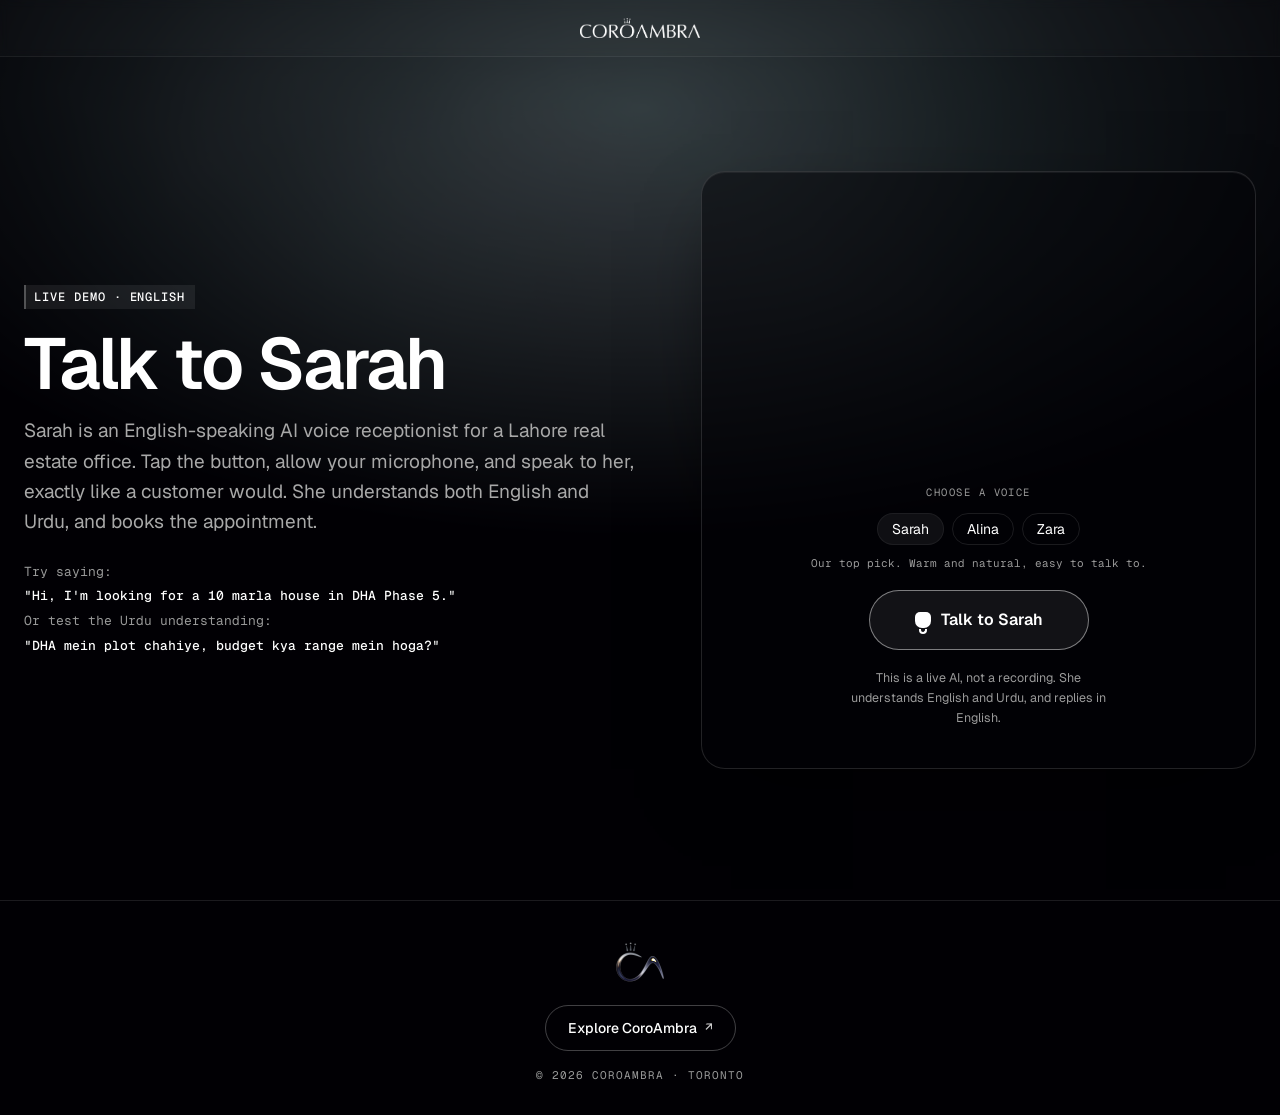
==== commit ece022b0: "Sarah demo: dynamic per-agent persona line under pills Reuse the note line as a single dynamic blurb" ====
--- a/sarah.html
+++ b/sarah.html
@@ -185,10 +185,10 @@
 
         <div class="voicepick" id="voicePick" role="group" aria-label="Choose a voice">
           <span class="voicepick__label">Choose a voice</span>
-          <button class="voicepill voicepill--beam is-active" data-assistant="74fa6c95-50d4-49cf-9214-cfafca604843" data-name="Sarah" type="button"><svg class="cbeam" aria-hidden="true"><defs><linearGradient id="cbeamGrad" x1="0" y1="0" x2="1" y2="0"><stop offset="0" stop-color="#ffaa40"/><stop offset="1" stop-color="#9c40ff"/></linearGradient></defs><g class="cbeam__tail"></g></svg><span class="voicepill__txt">Sarah</span></button>
-          <button class="voicepill" data-assistant="3c8427da-e75e-4b79-92c2-0b2fc1b51efd" data-name="Alina" type="button">Alina</button>
-          <button class="voicepill" data-assistant="eb7eb5b7-1e53-415b-95a2-dbb3921a8144" data-name="Zara" type="button">Zara</button>
-          <span class="voicepick__note">Sarah is our top pick, but try whichever you like.</span>
+          <button class="voicepill voicepill--beam is-active" data-assistant="74fa6c95-50d4-49cf-9214-cfafca604843" data-name="Sarah" data-blurb="Our top pick. Warm and natural, easy to talk to." type="button"><svg class="cbeam" aria-hidden="true"><defs><linearGradient id="cbeamGrad" x1="0" y1="0" x2="1" y2="0"><stop offset="0" stop-color="#ffaa40"/><stop offset="1" stop-color="#9c40ff"/></linearGradient></defs><g class="cbeam__tail"></g></svg><span class="voicepill__txt">Sarah</span></button>
+          <button class="voicepill" data-assistant="3c8427da-e75e-4b79-92c2-0b2fc1b51efd" data-name="Alina" data-blurb="Poised and senior. Calm, reassuring, unflustered under pressure." type="button">Alina</button>
+          <button class="voicepill" data-assistant="eb7eb5b7-1e53-415b-95a2-dbb3921a8144" data-name="Zara" data-blurb="Bright and upbeat. Quick, friendly, and full of energy." type="button">Zara</button>
+          <span class="voicepick__note" id="voiceBlurb">Our top pick. Warm and natural, easy to talk to.</span>
         </div>
 
         <button class="talkbtn" id="talkBtn" type="button">
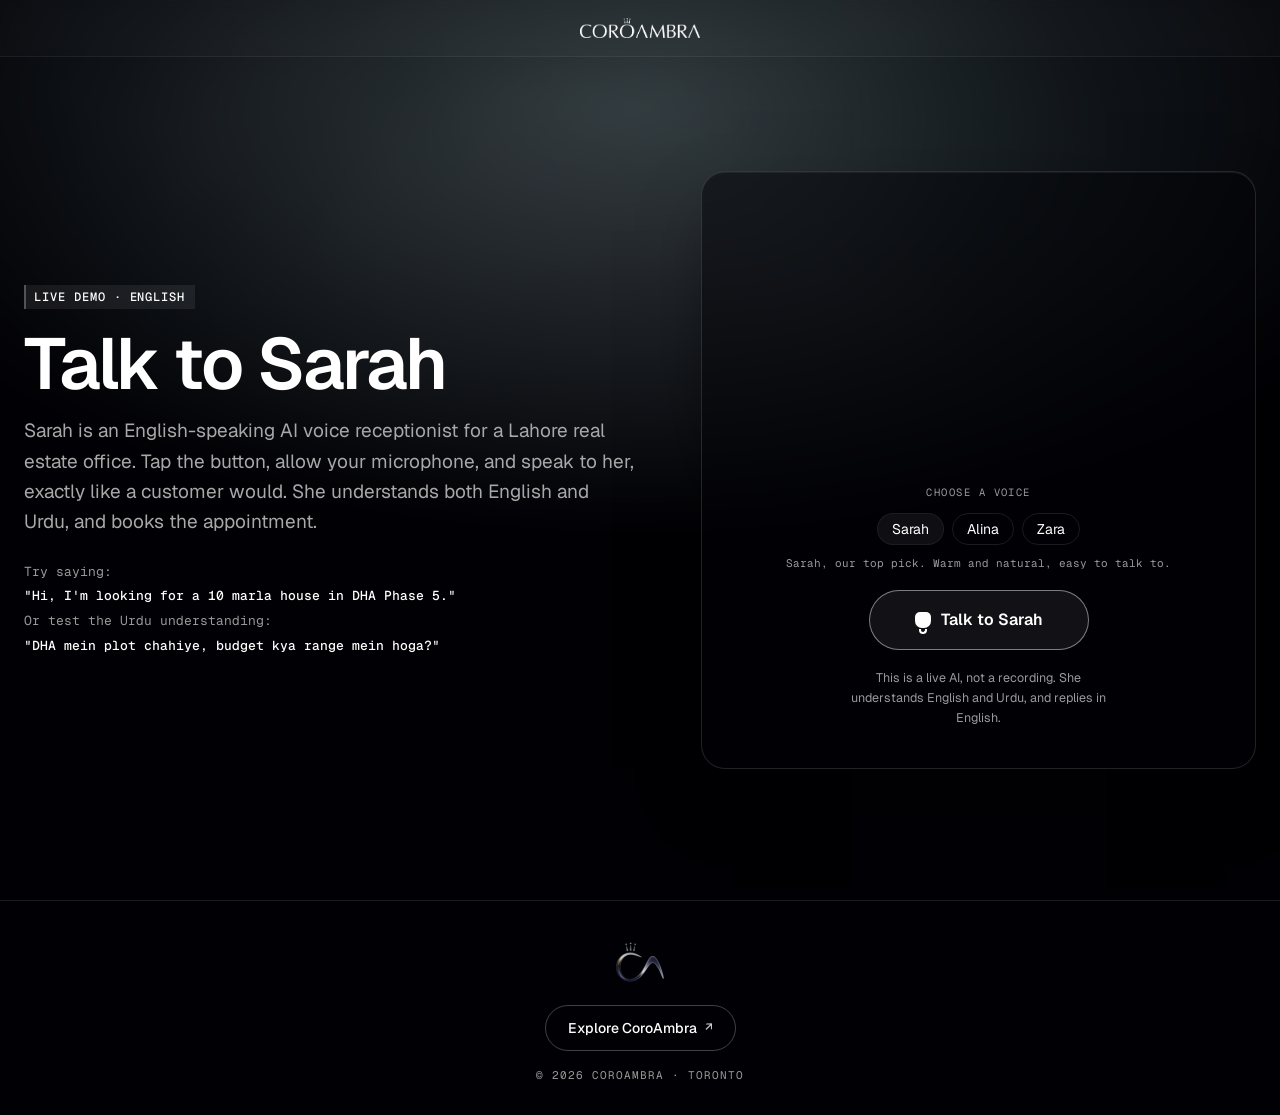
==== commit ce39bba0: "Sarah demo: prefix Sarah's persona line with her name Co-Authored-By: Claude Opus 4.8 <noreply@anthr" ====
--- a/sarah.html
+++ b/sarah.html
@@ -185,10 +185,10 @@
 
         <div class="voicepick" id="voicePick" role="group" aria-label="Choose a voice">
           <span class="voicepick__label">Choose a voice</span>
-          <button class="voicepill voicepill--beam is-active" data-assistant="74fa6c95-50d4-49cf-9214-cfafca604843" data-name="Sarah" data-blurb="Our top pick. Warm and natural, easy to talk to." type="button"><svg class="cbeam" aria-hidden="true"><defs><linearGradient id="cbeamGrad" x1="0" y1="0" x2="1" y2="0"><stop offset="0" stop-color="#ffaa40"/><stop offset="1" stop-color="#9c40ff"/></linearGradient></defs><g class="cbeam__tail"></g></svg><span class="voicepill__txt">Sarah</span></button>
+          <button class="voicepill voicepill--beam is-active" data-assistant="74fa6c95-50d4-49cf-9214-cfafca604843" data-name="Sarah" data-blurb="Sarah, our top pick. Warm and natural, easy to talk to." type="button"><svg class="cbeam" aria-hidden="true"><defs><linearGradient id="cbeamGrad" x1="0" y1="0" x2="1" y2="0"><stop offset="0" stop-color="#ffaa40"/><stop offset="1" stop-color="#9c40ff"/></linearGradient></defs><g class="cbeam__tail"></g></svg><span class="voicepill__txt">Sarah</span></button>
           <button class="voicepill" data-assistant="3c8427da-e75e-4b79-92c2-0b2fc1b51efd" data-name="Alina" data-blurb="Poised and senior. Calm, reassuring, unflustered under pressure." type="button">Alina</button>
           <button class="voicepill" data-assistant="eb7eb5b7-1e53-415b-95a2-dbb3921a8144" data-name="Zara" data-blurb="Bright and upbeat. Quick, friendly, and full of energy." type="button">Zara</button>
-          <span class="voicepick__note" id="voiceBlurb">Our top pick. Warm and natural, easy to talk to.</span>
+          <span class="voicepick__note" id="voiceBlurb">Sarah, our top pick. Warm and natural, easy to talk to.</span>
         </div>
 
         <button class="talkbtn" id="talkBtn" type="button">
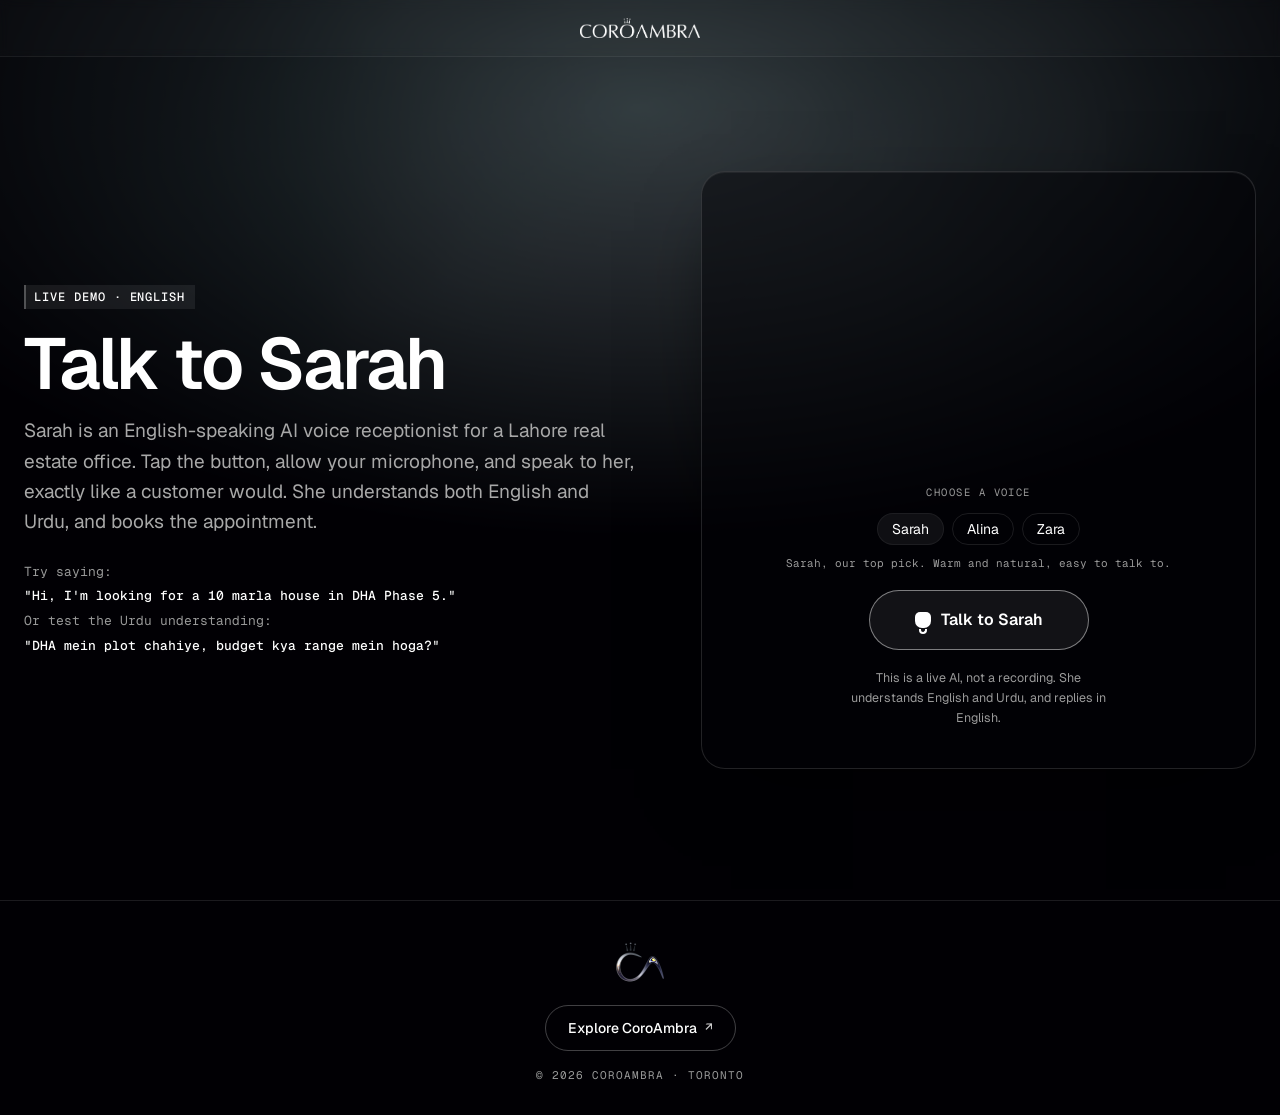
==== commit e6531304: "Sarah demo: move desktop nebula to the right side (mirror) Add uMirrorX uniform that flips the nebul" ====
--- a/sarah.html
+++ b/sarah.html
@@ -1,5 +1,5 @@
 <!DOCTYPE html>
-<html lang="en">
+<html lang="en" data-nebula="right">
 <head>
   <meta charset="UTF-8" />
   <meta name="viewport" content="width=device-width, initial-scale=1.0" />
@@ -48,6 +48,7 @@
     .demo{position:relative;min-height:100svh;display:flex;align-items:center;overflow:hidden;padding:130px 0 90px}
     .demo__bg{position:absolute;inset:0;z-index:0;opacity:.26}
     .demo__bg img{width:100%;height:100%;object-fit:cover}
+    html[data-nebula="right"] .demo__bg img{transform:scaleX(-1)}  /* mirror the no-WebGL fallback to match the right-side nebula */
     .demo__bg::after{content:"";position:absolute;inset:0;background:radial-gradient(1200px 600px at 50% 12%,transparent,var(--bg) 72%)}
     .demo__wrap{position:relative;z-index:1;display:grid;grid-template-columns:1.05fr .95fr;gap:clamp(32px,5vw,80px);align-items:center}
     @media(max-width:900px){.demo__wrap{grid-template-columns:1fr;gap:36px;text-align:center}}
@@ -211,7 +212,7 @@
   </footer>
 
   <!-- animated nebula background + liquid-glass call card (three.js via esm.sh, CSP-safe) -->
-  <script type="module" src="js/nebula-glass.js"></script>
+  <script type="module" src="js/nebula-glass.js?v=2"></script>
   <!-- animated liquid CA mark (self-contained, CSP-safe) -->
   <script src="js/ca-logo-data.js"></script>
   <script src="js/liquid-logo.js"></script>
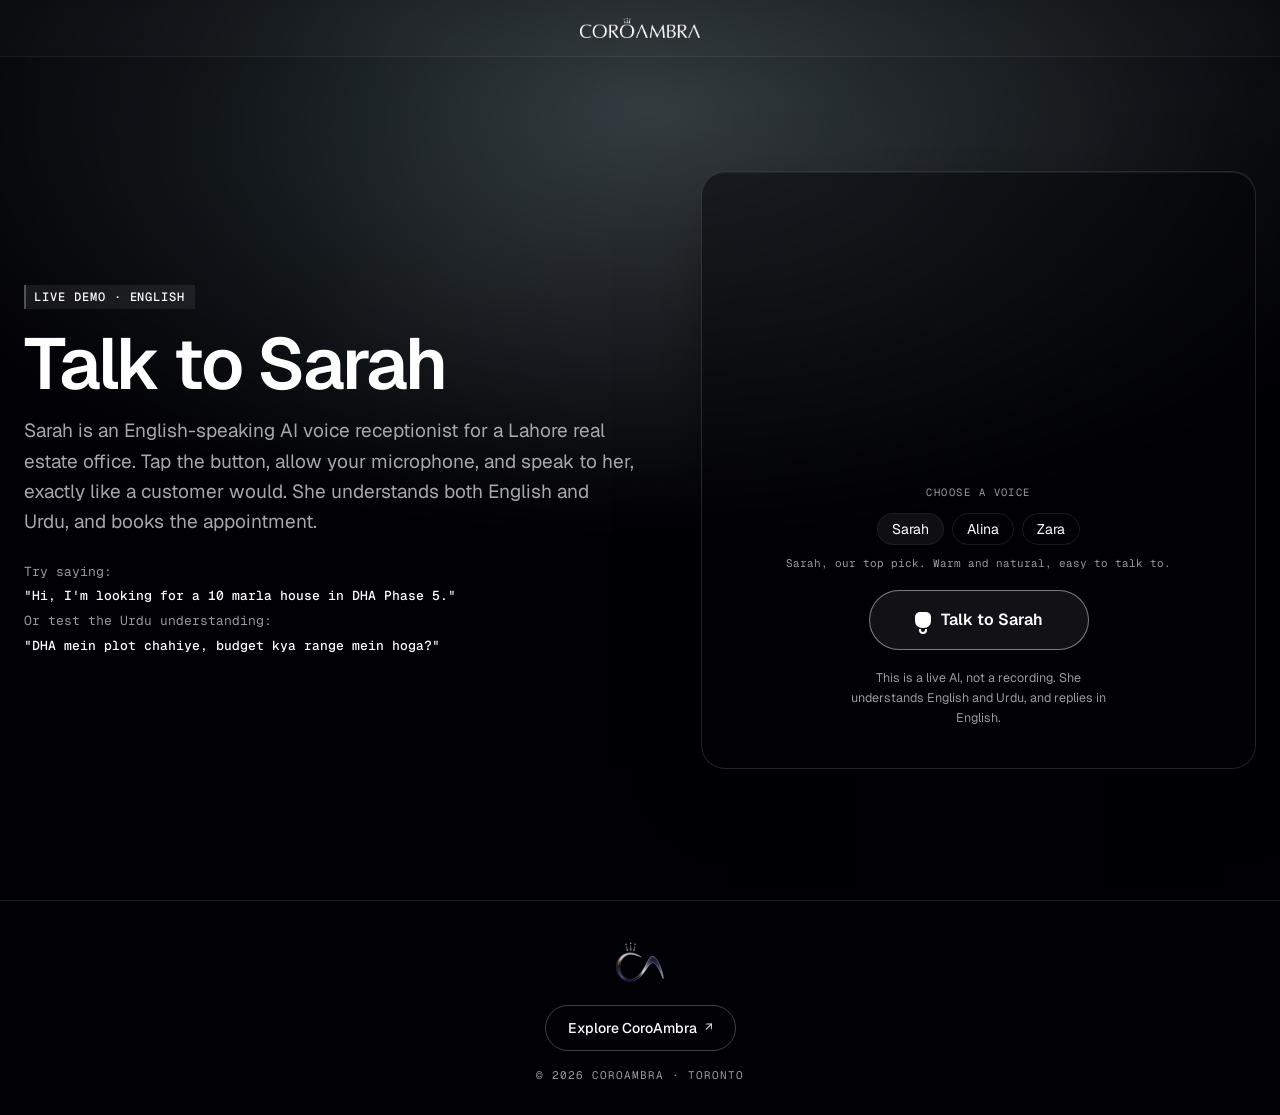
==== commit bd5cb2d4: "Sarah demo: use contained (mobile-style) nebula-in-card on desktop too Gate MOBILE with <html data-g" ====
--- a/sarah.html
+++ b/sarah.html
@@ -1,5 +1,5 @@
 <!DOCTYPE html>
-<html lang="en" data-nebula="right">
+<html lang="en" data-nebula="right" data-glass="contained">
 <head>
   <meta charset="UTF-8" />
   <meta name="viewport" content="width=device-width, initial-scale=1.0" />
@@ -212,7 +212,7 @@
   </footer>
 
   <!-- animated nebula background + liquid-glass call card (three.js via esm.sh, CSP-safe) -->
-  <script type="module" src="js/nebula-glass.js?v=2"></script>
+  <script type="module" src="js/nebula-glass.js?v=3"></script>
   <!-- animated liquid CA mark (self-contained, CSP-safe) -->
   <script src="js/ca-logo-data.js"></script>
   <script src="js/liquid-logo.js"></script>
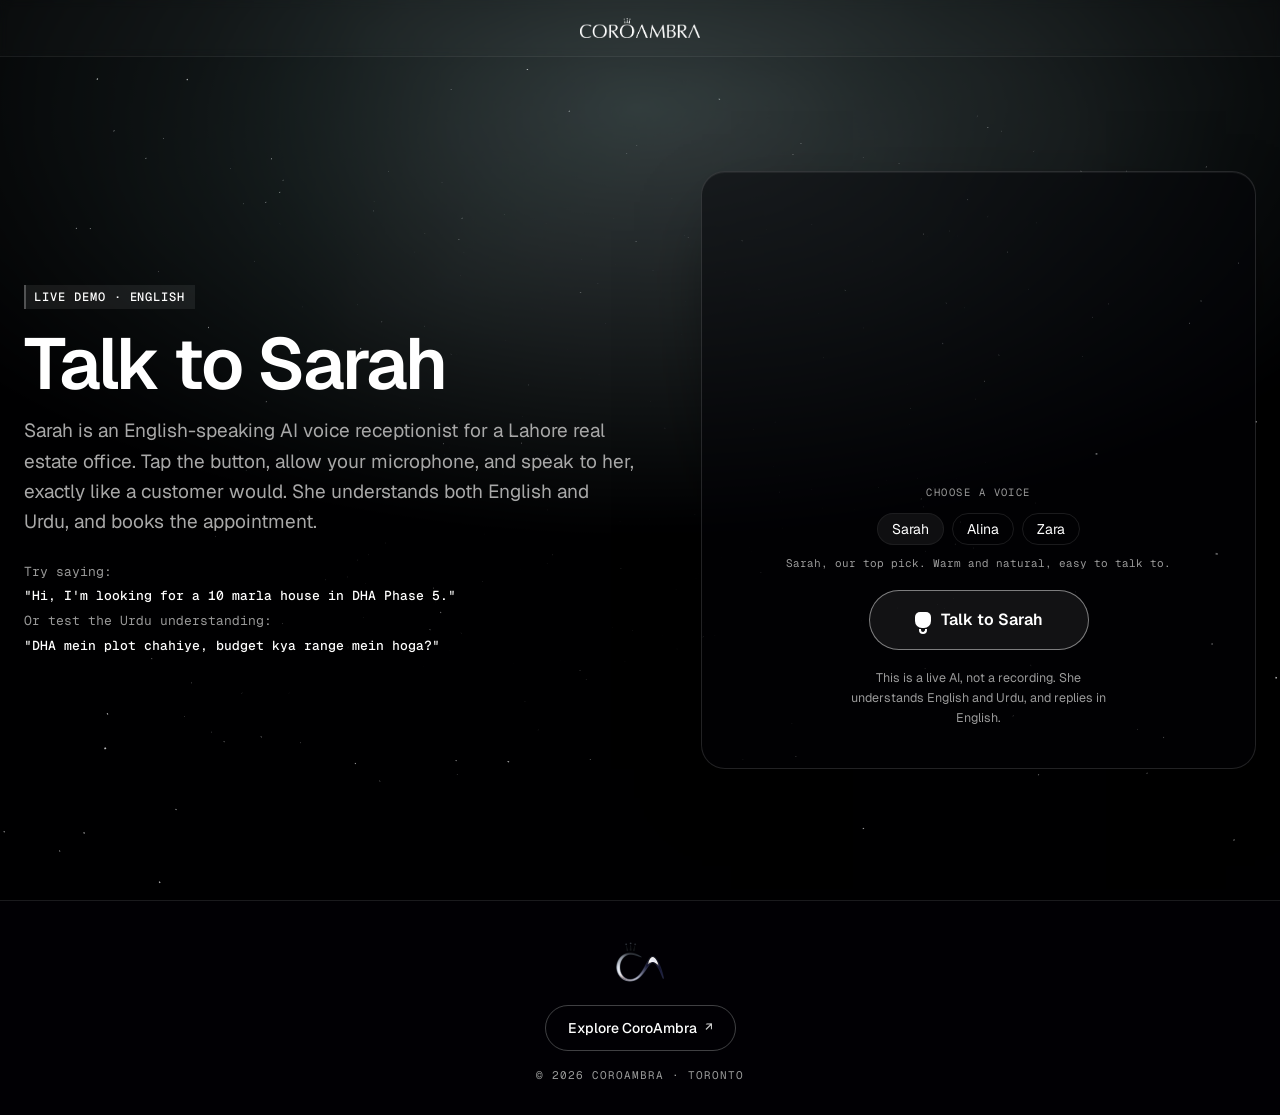
==== commit a4b70652: "Sarah demo: add starfield backmost background layer (desktop + mobile) CSP-safe vanilla port of 21st" ====
--- a/sarah.html
+++ b/sarah.html
@@ -31,6 +31,9 @@
 
     /* ---- Animated background canvas (js/nebula-glass.js: nebula + liquid-glass card) ---- */
     #glassCanvas{position:fixed;inset:0;z-index:0;width:100%;height:100%;display:none;pointer-events:none}   /* 100% not 100vh: tracks the real mobile viewport when the URL bar collapses */
+    /* ---- Starfield: fullscreen backmost layer behind ALL UI (js/starfield.js), desktop + mobile ---- */
+    #starfield{position:fixed;inset:0;z-index:0;pointer-events:none}
+    #starfield canvas{display:block}
     html.glass-on #glassCanvas{display:block}
     html.glass-on .demo__bg{display:none}                 /* the shader canvas IS the background */
     html.glass-fallback .demo__bg{opacity:.5}             /* no WebGL: brighter img fallback */
@@ -151,6 +154,9 @@
 </head>
 <body>
 
+  <!-- Starfield: backmost fullscreen layer behind all UI (js/starfield.js) -->
+  <div id="starfield" aria-hidden="true"></div>
+
   <!-- Animated nebula background + liquid-glass card (js/nebula-glass.js; hidden until WebGL boots) -->
   <canvas id="glassCanvas" aria-hidden="true"></canvas>
 
@@ -211,6 +217,8 @@
     </div>
   </footer>
 
+  <!-- backmost starfield layer (self-contained, CSP-safe) -->
+  <script src="js/starfield.js?v=1"></script>
   <!-- animated nebula background + liquid-glass call card (three.js via esm.sh, CSP-safe) -->
   <script type="module" src="js/nebula-glass.js?v=3"></script>
   <!-- animated liquid CA mark (self-contained, CSP-safe) -->
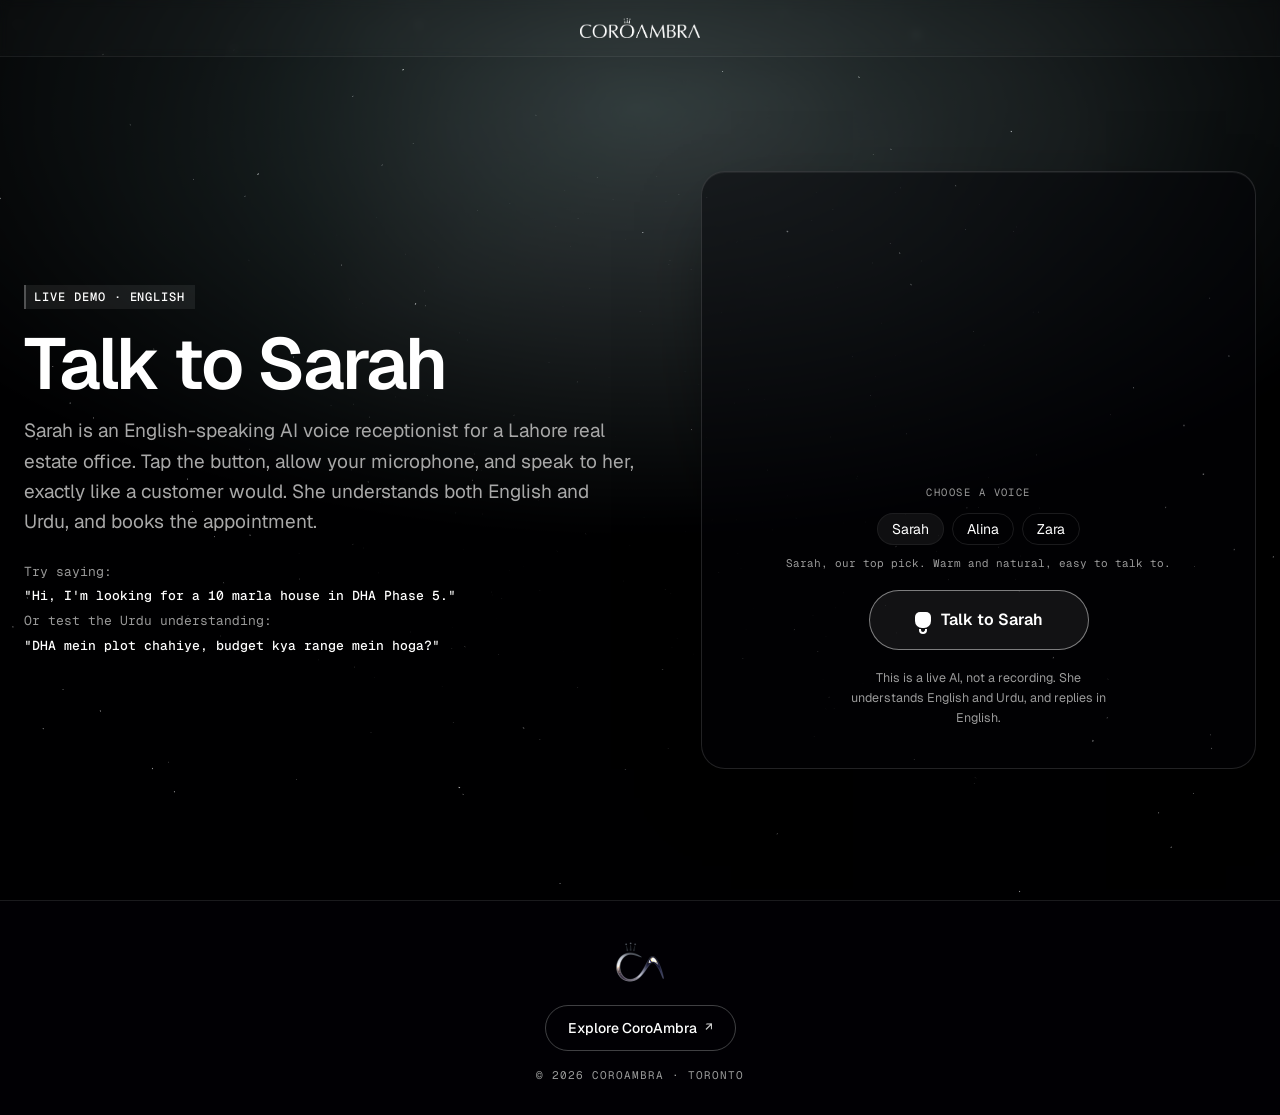
==== commit 988cd5da: "Sarah demo: starfield desktop-only (remove from mobile) Mobile contained layout is tight, so skip th" ====
--- a/sarah.html
+++ b/sarah.html
@@ -31,9 +31,10 @@
 
     /* ---- Animated background canvas (js/nebula-glass.js: nebula + liquid-glass card) ---- */
     #glassCanvas{position:fixed;inset:0;z-index:0;width:100%;height:100%;display:none;pointer-events:none}   /* 100% not 100vh: tracks the real mobile viewport when the URL bar collapses */
-    /* ---- Starfield: fullscreen backmost layer behind ALL UI (js/starfield.js), desktop + mobile ---- */
+    /* ---- Starfield: fullscreen backmost layer behind ALL UI (js/starfield.js), DESKTOP ONLY ---- */
     #starfield{position:fixed;inset:0;z-index:0;pointer-events:none}
     #starfield canvas{display:block}
+    @media(max-width:900px){#starfield{display:none}}   /* mobile layout is tight, no starfield */
     html.glass-on #glassCanvas{display:block}
     html.glass-on .demo__bg{display:none}                 /* the shader canvas IS the background */
     html.glass-fallback .demo__bg{opacity:.5}             /* no WebGL: brighter img fallback */
@@ -218,7 +219,7 @@
   </footer>
 
   <!-- backmost starfield layer (self-contained, CSP-safe) -->
-  <script src="js/starfield.js?v=1"></script>
+  <script src="js/starfield.js?v=2"></script>
   <!-- animated nebula background + liquid-glass call card (three.js via esm.sh, CSP-safe) -->
   <script type="module" src="js/nebula-glass.js?v=3"></script>
   <!-- animated liquid CA mark (self-contained, CSP-safe) -->
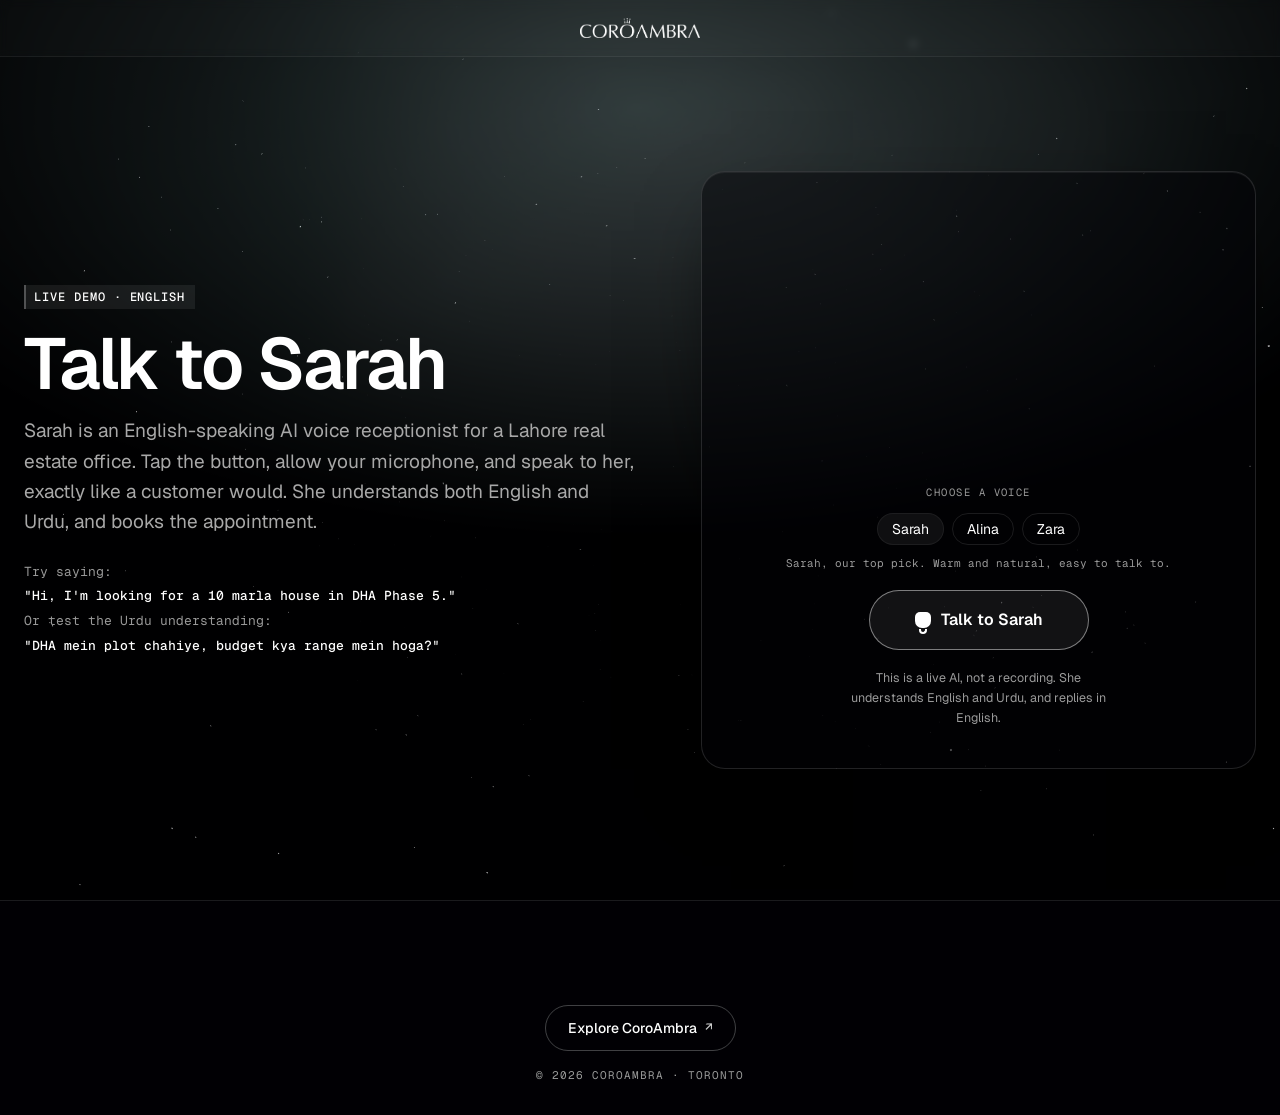
==== commit 34d714d8: "Demo pages: cache-bust the demo modules so the mic fix actually reaches devices demo.js and demo-sar" ====
--- a/sarah.html
+++ b/sarah.html
@@ -228,6 +228,8 @@
   <!-- animated Platinum Frost favicon (desktop tabs; mobile keeps the static PNG) -->
   <script src="js/liquid-favicon.js"></script>
   <!-- Vapi call + siri-wave (English assistant + 5-voice A/B) -->
-  <script type="module" src="js/demo-sarah.js"></script>
+  <!-- v=20260726: mic preflight. Bump this whenever demo-sarah.js or mic-preflight.js
+       changes, otherwise a cached copy of the old module keeps running on field devices. -->
+  <script type="module" src="js/demo-sarah.js?v=20260726"></script>
 </body>
 </html>
